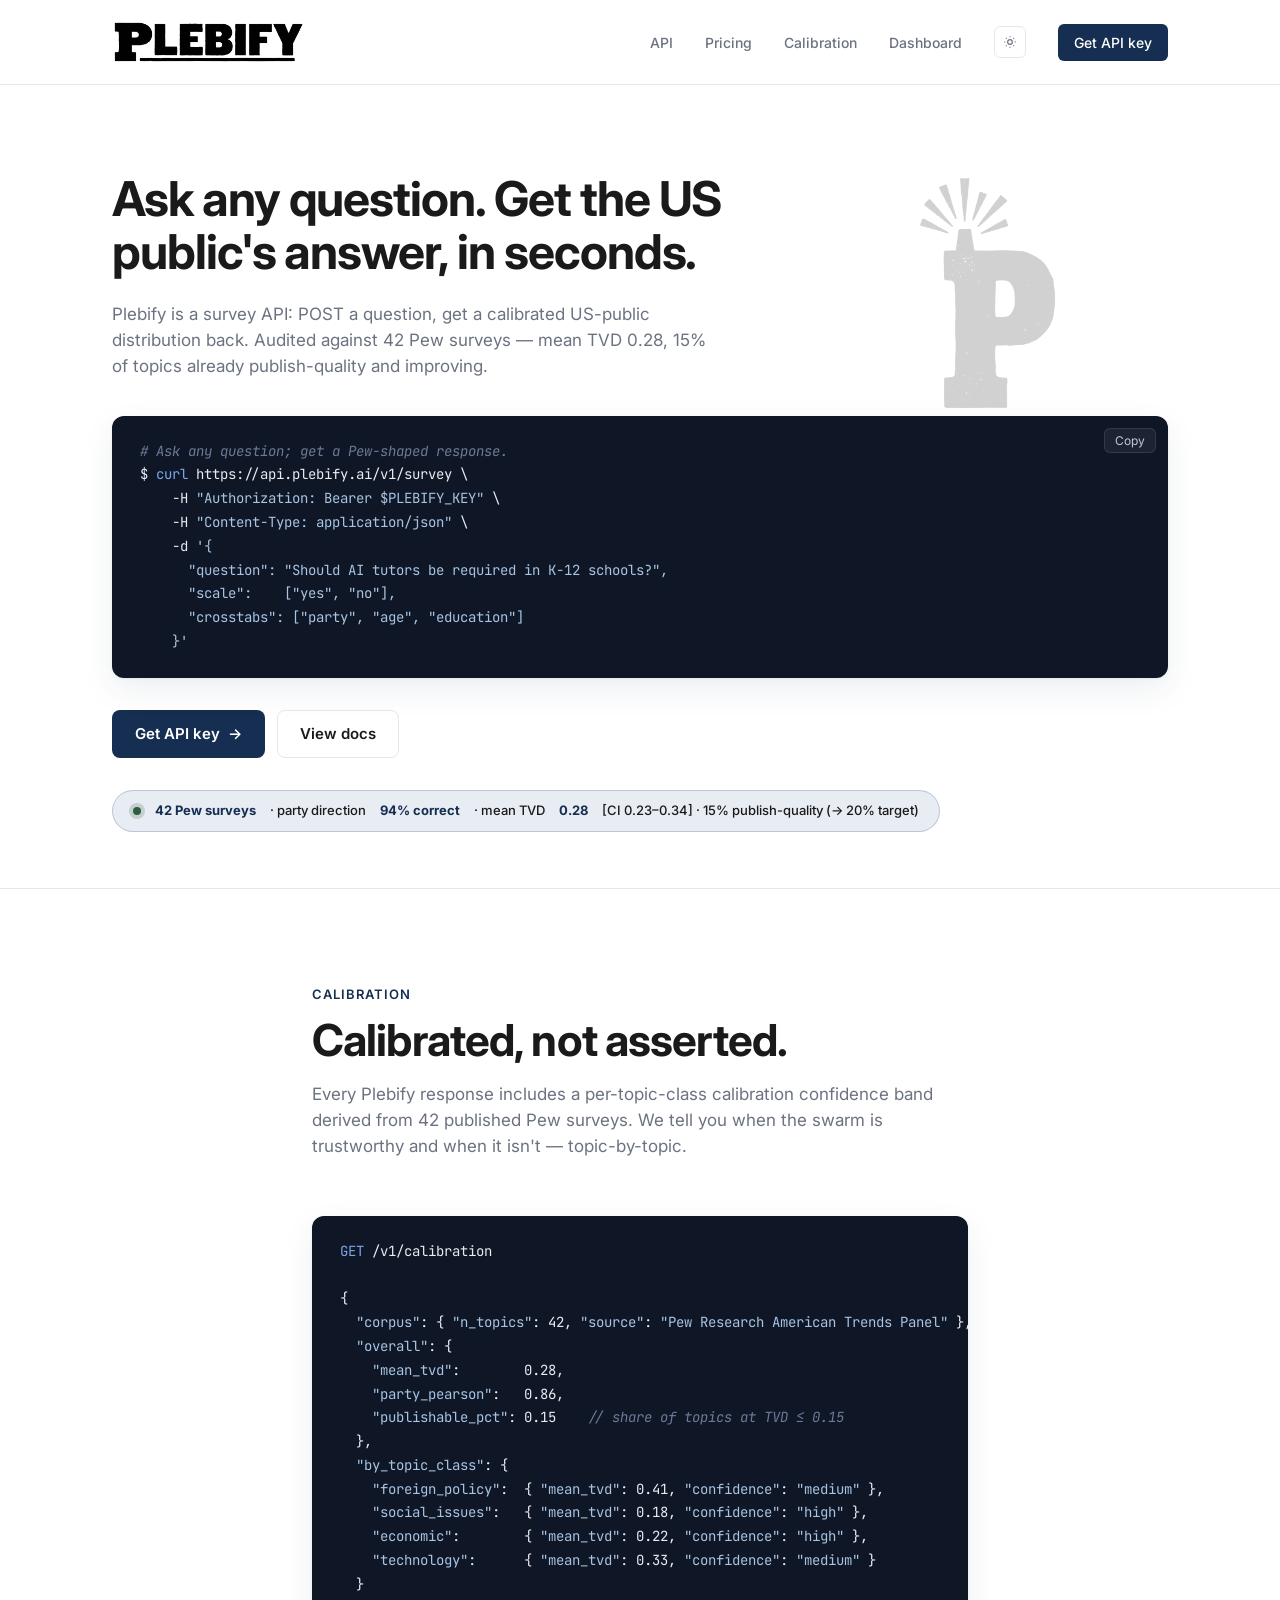
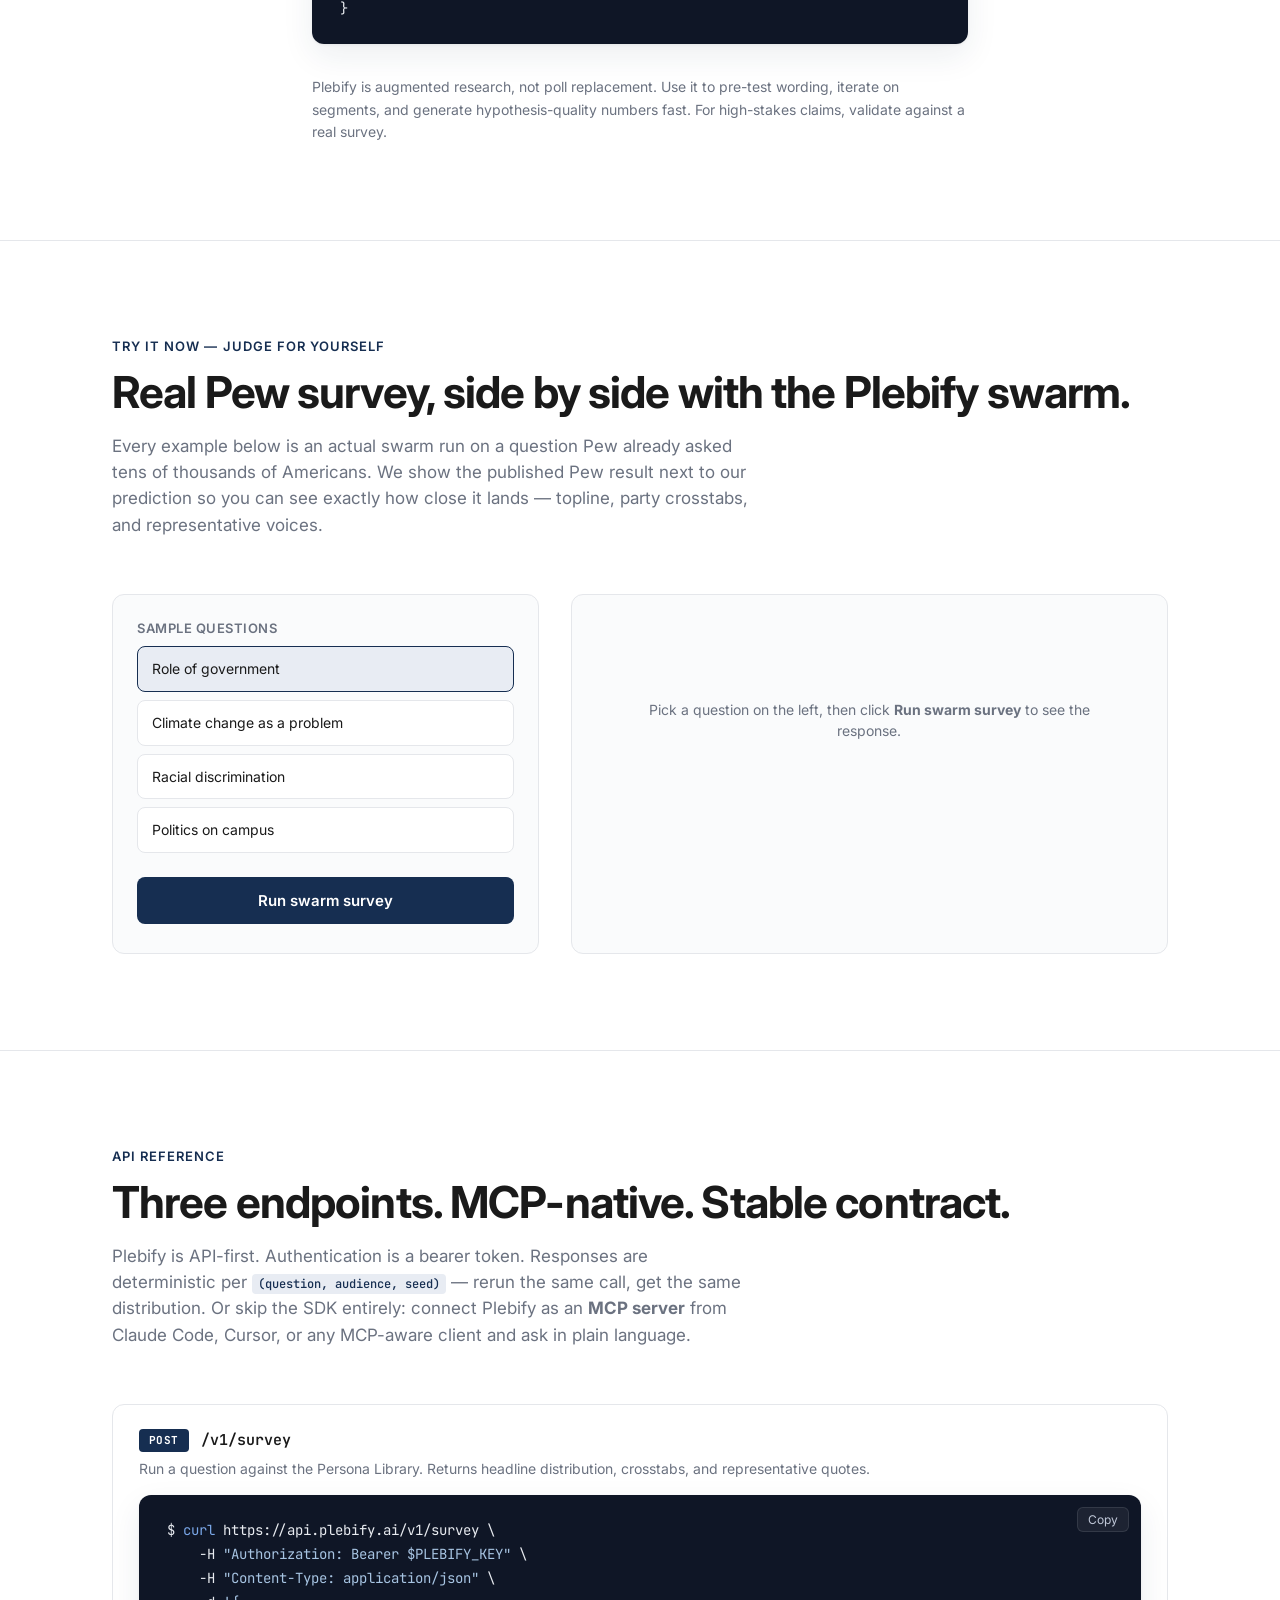
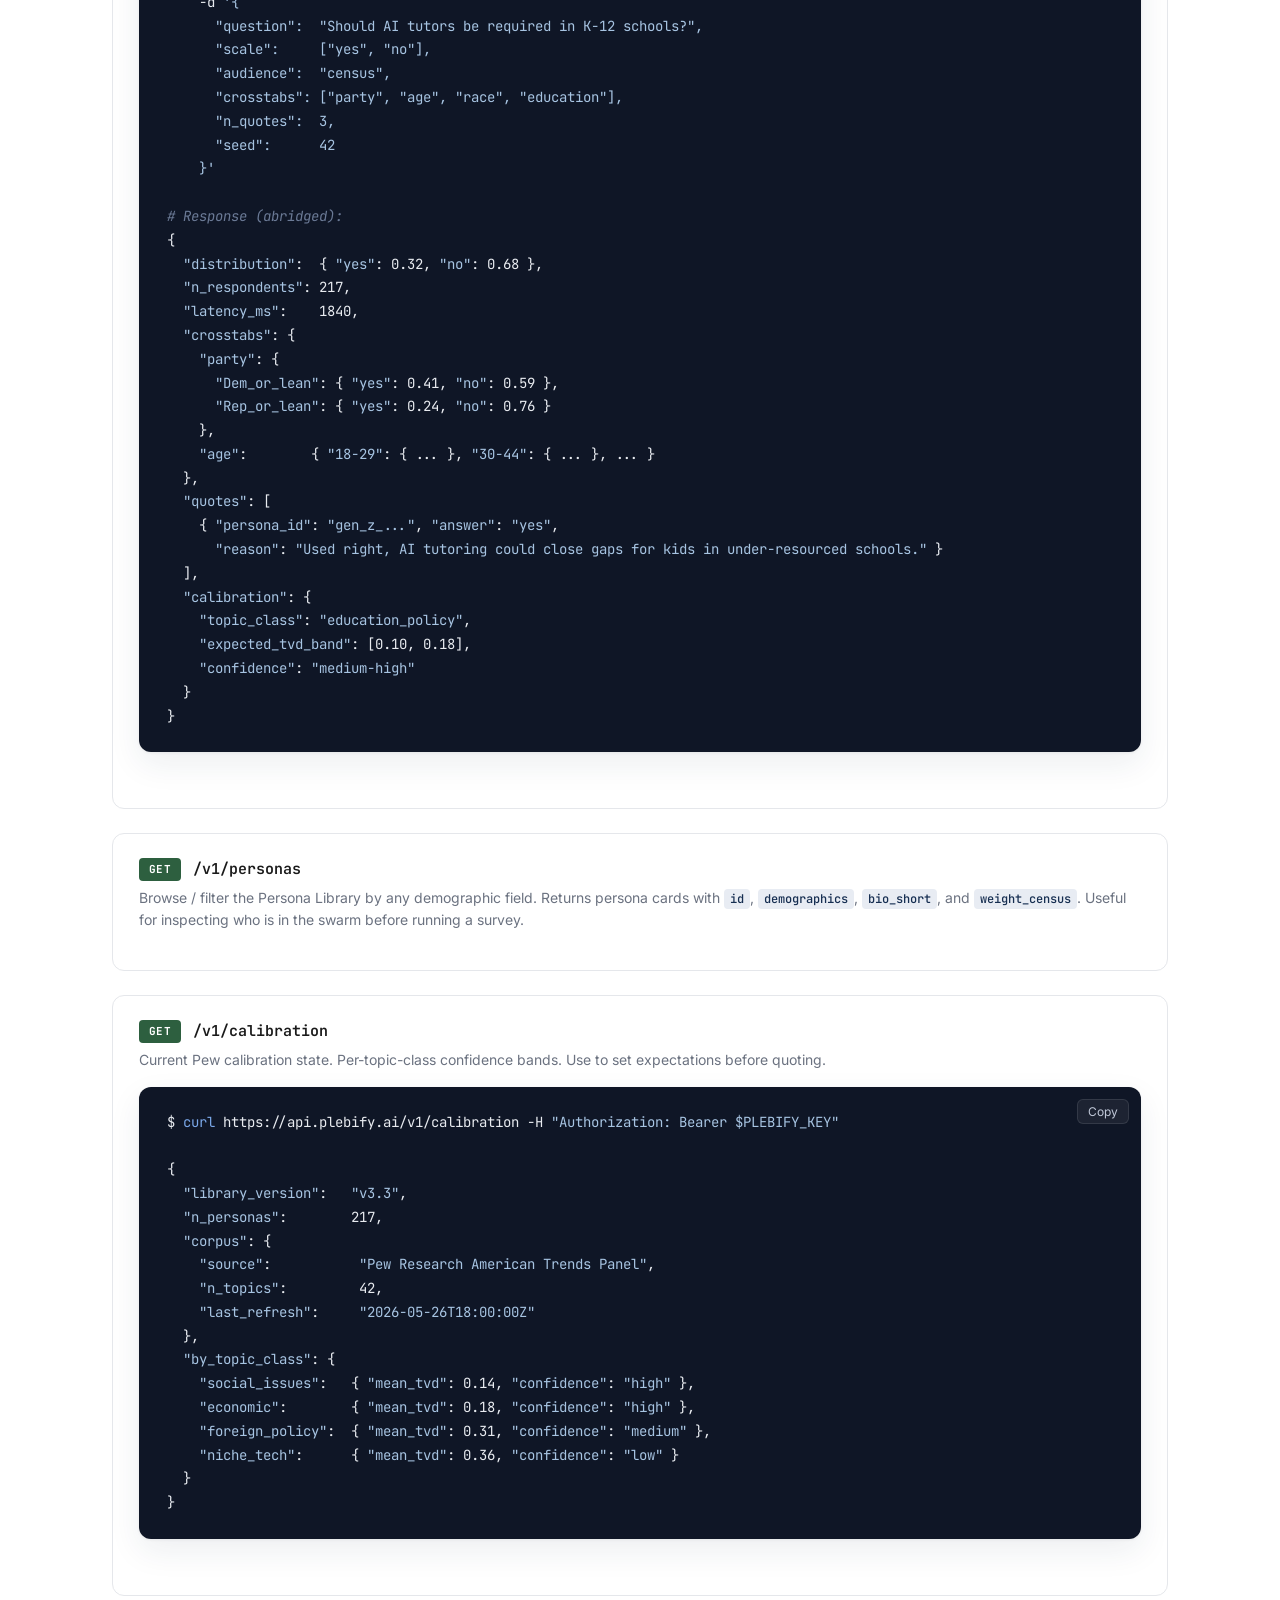
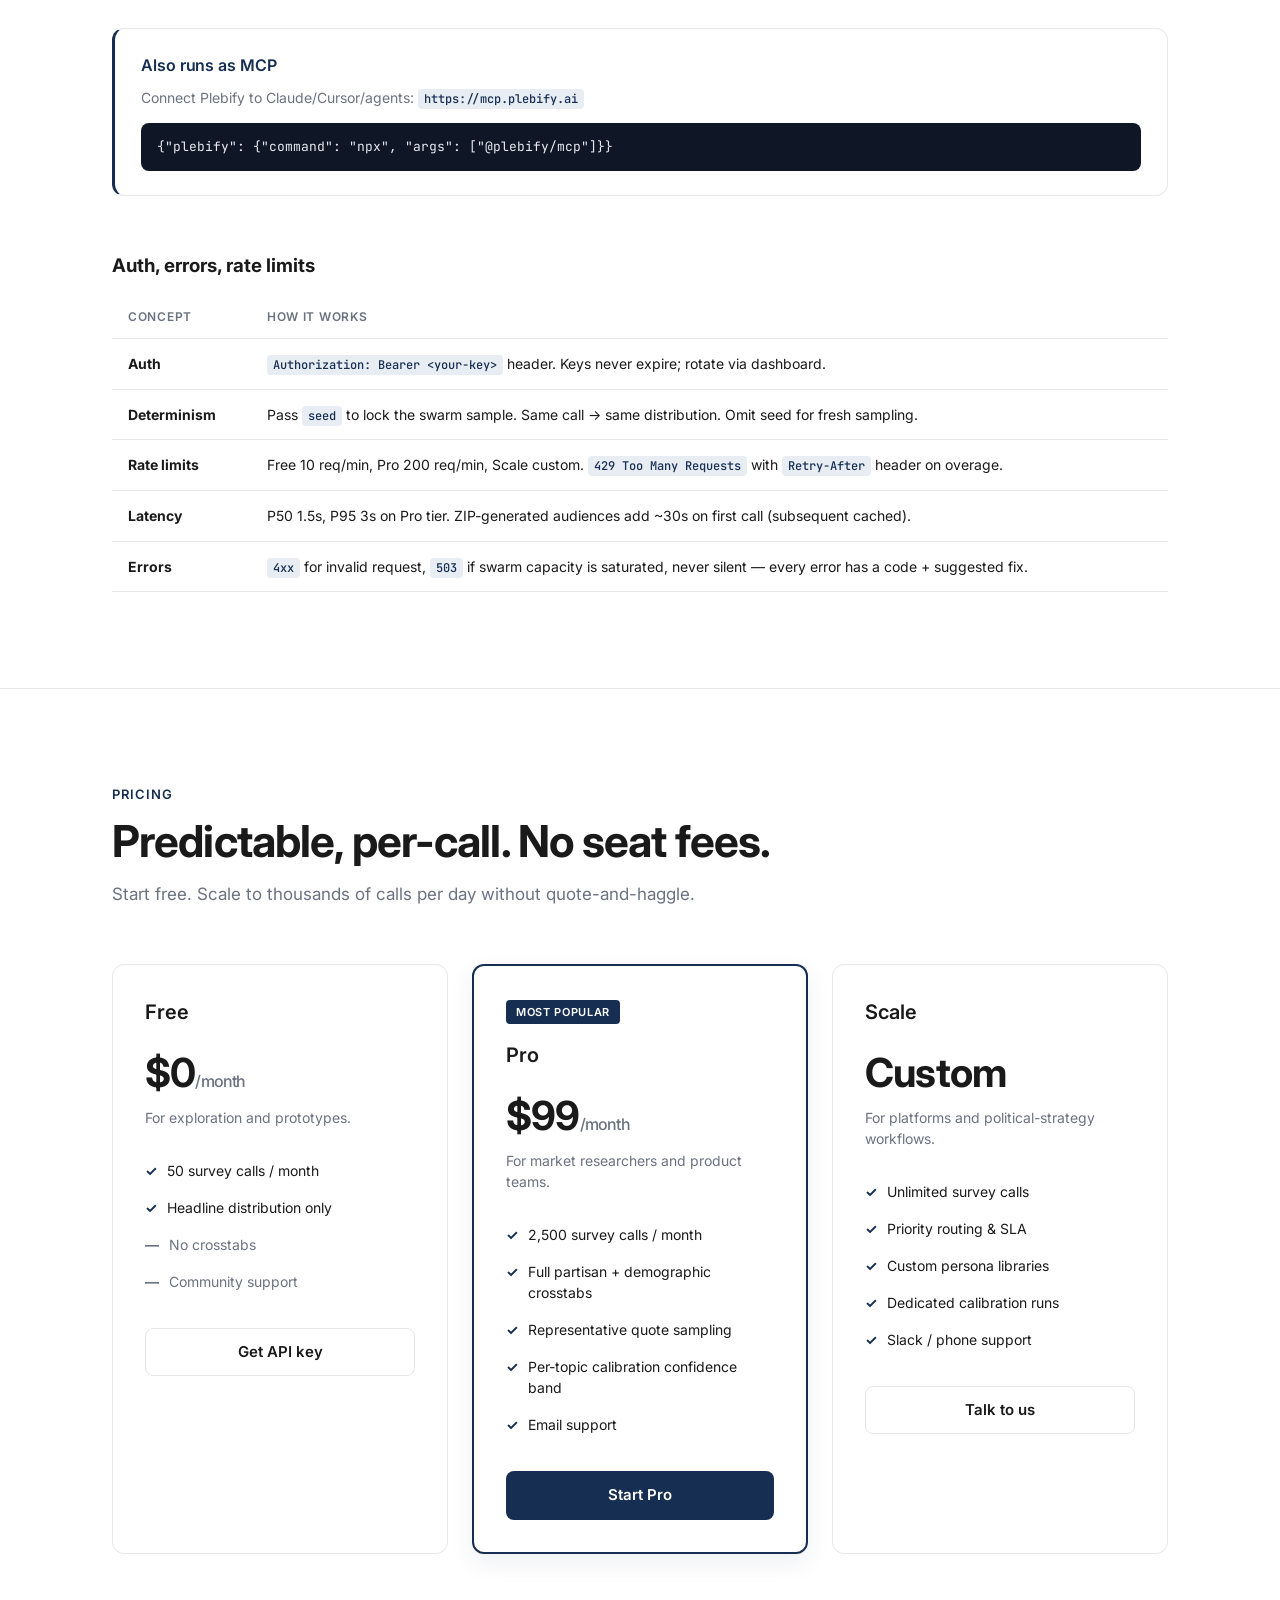
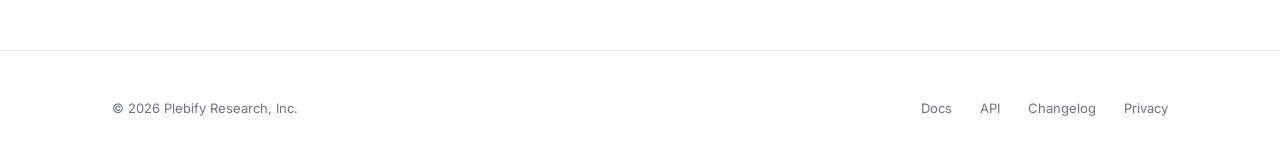
==== index.html @ e6cdd790 "Plebify demo — real Pew vs swarm comparison" ====
<!doctype html>
<html lang="en">
<head>
<meta charset="utf-8">
<meta name="viewport" content="width=device-width,initial-scale=1">
<title>Plebify — Survey-grade signals for any audience, in seconds.</title>
<meta name="description" content="The Plebify API runs your question against a synthetic US-public swarm calibrated against published Pew surveys. Get full distributions + crosstabs in under 2 seconds.">
<link rel="icon" type="image/png" sizes="32x32" href="assets/plebify_p_icon_32.png">
<link rel="icon" type="image/png" sizes="16x16" href="assets/plebify_p_icon_16.png">
<link rel="icon" type="image/png" sizes="128x128" href="assets/plebify_p_icon_128.png">
<link rel="apple-touch-icon" sizes="180x180" href="assets/apple-touch-icon.png">
<link rel="shortcut icon" href="assets/favicon.ico">
<link rel="shortcut icon" href="assets/favicon.ico">
<link rel="preconnect" href="https://fonts.googleapis.com">
<link rel="preconnect" href="https://fonts.gstatic.com" crossorigin>
<link href="https://fonts.googleapis.com/css2?family=Inter:wght@400;500;600;700&family=JetBrains+Mono:wght@400;500&display=swap" rel="stylesheet">
<style>
  :root {
    --bg: #ffffff;
    --surface: #fafbfc;
    --text: #1a1a1a;
    --muted: #6b7280;
    --border: #e5e7eb;
    --accent: #162e51;
    --accent-hover: #1e3d6f;
    --accent-soft: #e8ecf3;
    --code-bg: #0f1626;
    --code-text: #e8ebf0;
    --code-accent: #7aa7e8;
    --success: #2d5f3f;
  }
  [data-theme="dark"] {
    --bg: #0a0e1a;
    --surface: #131826;
    --text: #e8ebf0;
    --muted: #8b95a8;
    --border: #1f2937;
    --accent: #4d7bc7;
    --accent-hover: #6595dc;
    --accent-soft: #1a2540;
    --code-bg: #050810;
    --code-text: #e8ebf0;
  }
  * { box-sizing: border-box; margin: 0; padding: 0; }
  html { scroll-behavior: smooth; }
  body {
    font-family: 'Inter', -apple-system, BlinkMacSystemFont, sans-serif;
    background: var(--bg);
    color: var(--text);
    line-height: 1.5;
    -webkit-font-smoothing: antialiased;
    transition: background 0.2s ease, color 0.2s ease;
  }
  code, pre { font-family: 'JetBrains Mono', 'Fira Code', Menlo, monospace; }

  /* nav */
  nav {
    position: sticky; top: 0; z-index: 100;
    background: rgba(255,255,255,0.85); backdrop-filter: blur(12px);
    border-bottom: 1px solid var(--border);
    padding: 20px 0;
  }
  [data-theme="dark"] nav { background: rgba(10,14,26,0.85); }
  .nav-inner {
    max-width: 1120px; margin: 0 auto; padding: 0 32px;
    display: flex; align-items: center; justify-content: space-between;
  }
  .logo {
    display: inline-flex; align-items: center;
    text-decoration: none; color: var(--text);
  }
  .logo img { height: 44px; width: auto; display: block; }
  .logo .logo-light { display: block; }
  .logo .logo-dark { display: none; }
  [data-theme="dark"] .logo .logo-light { display: none; }
  [data-theme="dark"] .logo .logo-dark { display: block; }
  .nav-links { display: flex; gap: 32px; align-items: center; }
  .nav-links a {
    color: var(--muted); text-decoration: none; font-size: 14px; font-weight: 500;
    transition: color 0.15s ease;
  }
  .nav-links a:hover { color: var(--text); }
  .theme-toggle {
    background: none; border: 1px solid var(--border); border-radius: 6px;
    width: 32px; height: 32px; cursor: pointer; color: var(--muted);
    display: inline-flex; align-items: center; justify-content: center;
  }
  .theme-toggle:hover { color: var(--text); border-color: var(--muted); }
  .nav-cta {
    background: var(--accent); color: white !important; padding: 8px 16px;
    border-radius: 6px; font-weight: 600;
  }
  .nav-cta:hover { background: var(--accent-hover); }

  /* containers */
  .container { max-width: 1120px; margin: 0 auto; padding: 0 32px; }

  /* Plebify P-mark — brand accent used in hero + other marks. */
  .p-mark { display: inline-block; vertical-align: middle; }
  [data-theme="dark"] .p-mark { filter: invert(1); }

  /* hero */
  .hero { padding: 88px 0 56px; position: relative; overflow: hidden; }
  .hero .container { position: relative; z-index: 1; }
  .hero-p-mark {
    /* P top aligned to h1 top (i.e., the top of the container, which sits
       inside the hero's 88px top padding). Horizontally centered in the
       right negative space (~140px in from the container's right edge). */
    position: absolute;
    top: 0;
    right: 140px;
    height: 240px;
    opacity: 0.18;
    pointer-events: none;
    z-index: 0;
  }
  @media (max-width: 1000px) {
    /* narrower viewport → less right negative space → hide */
    .hero-p-mark { display: none; }
  }
  /* (mobile hide handled by the 1000px breakpoint above) */
  .hero h1 {
    font-size: clamp(30px, 4.2vw, 48px); font-weight: 700; line-height: 1.1;
    letter-spacing: -0.022em; max-width: 720px; margin-bottom: 22px;
  }
  .hero h1 .accent { color: var(--accent); }
  .hero .sub {
    font-size: 17px; color: var(--muted); max-width: 600px;
    margin-bottom: 36px; line-height: 1.55;
  }
  .hero .ctas { display: flex; gap: 12px; margin-bottom: 32px; }
  .btn {
    display: inline-flex; align-items: center; gap: 8px; padding: 12px 22px;
    border-radius: 8px; font-weight: 600; font-size: 15px; cursor: pointer;
    border: 1px solid transparent; text-decoration: none; transition: all 0.15s ease;
    font-family: inherit;
  }
  .btn-primary { background: var(--accent); color: white; }
  .btn-primary:hover { background: var(--accent-hover); transform: translateY(-1px); }
  .btn-ghost {
    background: transparent; color: var(--text); border-color: var(--border);
  }
  .btn-ghost:hover { border-color: var(--accent); color: var(--accent); }
  .arrow { transition: transform 0.15s ease; }
  .btn:hover .arrow { transform: translateX(3px); }

  /* code block */
  .code-block {
    background: var(--code-bg); color: var(--code-text);
    border-radius: 12px; padding: 24px 28px;
    font-size: 14px; line-height: 1.7; overflow-x: auto;
    margin-bottom: 32px; position: relative;
    box-shadow: 0 1px 3px rgba(0,0,0,0.06), 0 12px 32px rgba(22,46,81,0.08);
  }
  .code-block .kw { color: var(--code-accent); }
  .code-block .str { color: #a7c4e2; }
  .code-block .com { color: #6b7a96; font-style: italic; }
  .code-block .copy {
    position: absolute; top: 12px; right: 12px;
    background: rgba(255,255,255,0.06); color: #c0c8d8;
    border: 1px solid rgba(255,255,255,0.1); border-radius: 6px;
    padding: 4px 10px; font-size: 12px; cursor: pointer; font-family: inherit;
  }
  .code-block .copy:hover { background: rgba(255,255,255,0.12); }

  /* calibration badge */
  .badge {
    display: inline-flex; align-items: center; gap: 14px;
    background: var(--accent-soft);
    border: 1px solid color-mix(in srgb, var(--accent) 20%, transparent);
    border-radius: 999px; padding: 10px 20px;
    font-size: 13px; color: var(--text); font-weight: 500;
  }
  [data-theme="dark"] .badge { color: var(--text); }
  .badge strong { color: var(--accent); font-weight: 700; }
  .badge a { color: var(--accent); text-decoration: none; margin-left: 4px; }
  .badge a:hover { text-decoration: underline; }
  .badge-dot {
    width: 8px; height: 8px; border-radius: 50%; background: var(--success);
    box-shadow: 0 0 0 4px color-mix(in srgb, var(--success) 20%, transparent);
  }

  /* section header */
  .section { padding: 96px 0; border-top: 1px solid var(--border); }
  .section h2 {
    font-size: clamp(32px, 4vw, 44px); font-weight: 700;
    letter-spacing: -0.02em; line-height: 1.1; margin-bottom: 16px;
  }
  .section .eyebrow {
    color: var(--accent); font-size: 13px; font-weight: 600;
    text-transform: uppercase; letter-spacing: 0.08em; margin-bottom: 12px;
  }
  .section .lead {
    font-size: 17px; color: var(--muted); max-width: 640px;
    margin-bottom: 56px; line-height: 1.55;
  }

  /* pricing */
  .pricing-grid {
    display: grid; grid-template-columns: repeat(3, 1fr); gap: 24px;
  }
  @media (max-width: 768px) {
    .pricing-grid { grid-template-columns: 1fr; }
  }
  .price-card {
    border: 1px solid var(--border); border-radius: 12px; padding: 32px;
    background: var(--bg); transition: all 0.2s ease;
  }
  .price-card:hover { border-color: var(--accent); transform: translateY(-2px); }
  .price-card.featured {
    border-color: var(--accent); border-width: 2px;
    box-shadow: 0 8px 24px rgba(22,46,81,0.08);
  }
  .price-tag {
    display: inline-block; background: var(--accent); color: white;
    font-size: 11px; font-weight: 600; text-transform: uppercase;
    letter-spacing: 0.06em; padding: 4px 10px; border-radius: 4px;
    margin-bottom: 16px;
  }
  .price-card h3 {
    font-size: 20px; font-weight: 600; margin-bottom: 4px;
  }
  .price-card .price {
    font-size: 40px; font-weight: 700; letter-spacing: -0.02em;
    margin: 16px 0 4px; color: var(--text);
  }
  .price-card .price small {
    font-size: 16px; font-weight: 500; color: var(--muted);
  }
  .price-card .price-sub {
    color: var(--muted); font-size: 14px; margin-bottom: 24px;
  }
  .price-features { list-style: none; margin-bottom: 28px; }
  .price-features li {
    padding: 8px 0; font-size: 14px; color: var(--text);
    display: flex; align-items: flex-start; gap: 10px;
  }
  .price-features li::before {
    content: "✓"; color: var(--accent); font-weight: 700; flex-shrink: 0;
  }
  .price-features li.muted { color: var(--muted); }
  .price-features li.muted::before { color: var(--muted); content: "—"; }
  .price-card .btn { width: 100%; justify-content: center; }

  .inline-code {
    font-family: 'JetBrains Mono', monospace; font-size: 12px;
    background: var(--code-bg); color: var(--code-text);
    padding: 10px 12px; border-radius: 6px; line-height: 1.55;
    white-space: pre; overflow-x: auto;
  }

  /* API reference */
  .api-endpoint {
    border: 1px solid var(--border); border-radius: 12px;
    padding: 24px 26px; margin-bottom: 24px; background: var(--bg);
  }
  .api-line {
    display: flex; align-items: center; gap: 12px; margin-bottom: 6px;
    font-family: 'JetBrains Mono', monospace;
  }
  .api-method {
    display: inline-block; padding: 3px 10px; border-radius: 4px;
    font-size: 11px; font-weight: 700; letter-spacing: 0.04em;
    color: white;
  }
  .api-method.post { background: var(--accent); }
  .api-method.get { background: var(--success); }
  .api-path { font-size: 15px; font-weight: 600; color: var(--text); }
  .api-desc {
    font-size: 14px; color: var(--muted); margin-bottom: 16px; line-height: 1.55;
  }
  .api-table {
    width: 100%; border-collapse: collapse; margin-top: 16px;
    font-size: 14px;
  }
  .api-table th {
    text-align: left; padding: 12px 16px; color: var(--muted);
    font-weight: 600; font-size: 12px; text-transform: uppercase;
    letter-spacing: 0.06em; border-bottom: 1px solid var(--border);
  }
  .api-table td {
    padding: 14px 16px; border-bottom: 1px solid var(--border);
    line-height: 1.55; color: var(--text);
  }
  .api-table td code, p code {
    background: var(--accent-soft); padding: 2px 6px; border-radius: 4px;
    font-family: 'JetBrains Mono', monospace; font-size: 12px;
    color: var(--accent); font-weight: 500;
  }
  .mcp-callout {
    background: var(--bg); border: 1px solid var(--border);
    border-left: 3px solid var(--accent); border-radius: 12px;
    padding: 24px 26px; margin: 32px 0 0;
  }
  .mcp-callout h3 {
    font-size: 16px; font-weight: 600; color: var(--accent);
    letter-spacing: -0.005em; margin-bottom: 10px;
  }
  .mcp-callout p {
    color: var(--muted); font-size: 14px; line-height: 1.55;
    margin-bottom: 14px;
  }
  .mcp-callout p code {
    background: var(--accent-soft); padding: 2px 6px; border-radius: 4px;
    font-family: 'JetBrains Mono', monospace; font-size: 12px;
    color: var(--accent); font-weight: 500;
  }
  .mcp-callout pre {
    background: var(--code-bg); color: var(--code-text);
    padding: 14px 16px; border-radius: 8px;
    font-family: 'JetBrains Mono', monospace; font-size: 13px;
    line-height: 1.55; overflow-x: auto; margin: 0;
  }
  .mcp-callout pre code {
    background: transparent; color: var(--code-text);
    padding: 0; font-weight: 400;
  }

  /* try-it demo */
  .demo-grid {
    display: grid; grid-template-columns: 5fr 7fr; gap: 32px;
  }
  @media (max-width: 900px) {
    .demo-grid { grid-template-columns: 1fr; }
  }
  .demo-input {
    background: var(--surface); border: 1px solid var(--border); border-radius: 12px;
    padding: 24px;
  }
  .demo-input label {
    display: block; font-size: 13px; font-weight: 600; color: var(--muted);
    text-transform: uppercase; letter-spacing: 0.04em; margin-bottom: 8px;
  }
  .demo-input .presets {
    display: flex; flex-direction: column; gap: 8px; margin-bottom: 24px;
  }
  .preset-btn {
    text-align: left; padding: 12px 14px; background: var(--bg);
    border: 1px solid var(--border); border-radius: 8px; cursor: pointer;
    font-family: inherit; font-size: 14px; color: var(--text);
    transition: all 0.15s ease; line-height: 1.4;
  }
  .preset-btn:hover { border-color: var(--accent); background: var(--accent-soft); }
  .preset-btn.active { border-color: var(--accent); background: var(--accent-soft); }
  .run-btn {
    width: 100%; padding: 14px; background: var(--accent); color: white;
    border: none; border-radius: 8px; font-weight: 600; font-size: 15px;
    cursor: pointer; font-family: inherit;
    display: flex; align-items: center; justify-content: center; gap: 8px;
  }
  .run-btn:hover { background: var(--accent-hover); }
  .run-btn:disabled { opacity: 0.6; cursor: wait; }
  .spinner {
    display: inline-block; width: 14px; height: 14px;
    border: 2px solid rgba(255,255,255,0.3); border-top-color: white;
    border-radius: 50%; animation: spin 0.7s linear infinite;
  }
  @keyframes spin { to { transform: rotate(360deg); } }

  .demo-output {
    background: var(--surface); border: 1px solid var(--border); border-radius: 12px;
    padding: 24px; min-height: 360px;
  }
  .empty-state {
    color: var(--muted); font-size: 14px; padding: 80px 24px;
    text-align: center;
  }
  .result-header {
    font-size: 18px; font-weight: 600; margin-bottom: 8px; line-height: 1.35;
  }
  .result-meta {
    font-size: 12px; color: var(--muted); margin-bottom: 24px;
    display: flex; gap: 16px; flex-wrap: wrap;
  }
  .result-meta span strong { color: var(--text); font-weight: 600; }
  .result-section { margin-bottom: 24px; }
  .result-section h4 {
    font-size: 12px; font-weight: 600; text-transform: uppercase;
    letter-spacing: 0.06em; color: var(--muted); margin-bottom: 12px;
  }
  .dist-row {
    display: grid; grid-template-columns: 160px 1fr 50px; gap: 12px;
    align-items: center; padding: 6px 0; font-size: 13px;
  }
  .dist-label { color: var(--text); font-weight: 500; }
  .dist-bar {
    height: 8px; background: var(--border); border-radius: 4px; overflow: hidden;
  }
  .dist-fill {
    height: 100%; background: var(--accent); border-radius: 4px;
    transition: width 0.4s ease;
  }
  .dist-pct {
    font-family: 'JetBrains Mono', monospace; font-size: 13px;
    color: var(--text); text-align: right; font-weight: 500;
  }
  .xtab-grid {
    display: grid; grid-template-columns: 1fr 1fr; gap: 12px;
  }
  .xtab-card {
    background: var(--bg); border: 1px solid var(--border);
    border-radius: 8px; padding: 14px 16px;
  }
  .xtab-card .label {
    font-size: 12px; color: var(--muted); margin-bottom: 6px;
    text-transform: uppercase; letter-spacing: 0.04em;
  }
  .xtab-card .value {
    font-size: 22px; font-weight: 700; letter-spacing: -0.01em;
    font-family: 'JetBrains Mono', monospace; color: var(--text);
  }
  .xtab-card .pew {
    font-size: 11px; color: var(--muted); margin-top: 4px;
  }
  .demo-note {
    background: var(--accent-soft); border-radius: 8px; padding: 12px 14px;
    font-size: 12px; color: var(--text); margin-top: 16px; line-height: 1.5;
  }

  /* footer */
  footer {
    padding: 48px 0; border-top: 1px solid var(--border);
    color: var(--muted); font-size: 13px;
  }
  footer .container { display: flex; justify-content: space-between; align-items: center; flex-wrap: wrap; gap: 16px; }
  footer a { color: var(--muted); text-decoration: none; margin-left: 24px; }
  footer a:hover { color: var(--text); }
</style>
</head>
<body>

<nav>
  <div class="nav-inner">
    <a href="/" class="logo" aria-label="Plebify">
      <img class="logo-light" src="assets/plebify_wordmark_v2.png" alt="Plebify">
      <img class="logo-dark" src="assets/plebify_wordmark_v2_dark.png" alt="Plebify">
    </a>
    <div class="nav-links">
      <a href="#api">API</a>
      <a href="#pricing">Pricing</a>
      <a href="#calibration">Calibration</a>
      <a href="dashboard.html">Dashboard</a>
      <button class="theme-toggle" onclick="toggleTheme()" aria-label="Toggle theme">
        <svg width="14" height="14" viewBox="0 0 24 24" fill="none" stroke="currentColor" stroke-width="2"><circle cx="12" cy="12" r="4"/><path d="M12 2v2M12 20v2M4.93 4.93l1.41 1.41M17.66 17.66l1.41 1.41M2 12h2M20 12h2M4.93 19.07l1.41-1.41M17.66 6.34l1.41-1.41"/></svg>
      </button>
      <a href="#signup" class="nav-cta">Get API key</a>
    </div>
  </div>
</nav>

<header class="hero">
  <div class="container">
    <img class="p-mark hero-p-mark" src="assets/plebify_p_icon.png" alt="">
    <h1>Ask any question. Get the US public's answer, in seconds.</h1>
    <p class="sub">
      Plebify is a survey API: POST a question, get a calibrated US-public distribution back.
      Audited against 42 Pew surveys &mdash; mean TVD 0.28, 15% of topics already publish-quality and improving.
    </p>

    <div class="code-block">
      <button class="copy" onclick="copyCode(this)">Copy</button>
<pre><span class="com"># Ask any question; get a Pew-shaped response.</span>
$ <span class="kw">curl</span> https://api.plebify.ai/v1/survey \
    -H <span class="str">"Authorization: Bearer $PLEBIFY_KEY"</span> \
    -H <span class="str">"Content-Type: application/json"</span> \
    -d <span class="str">'{
      "question": "Should AI tutors be required in K-12 schools?",
      "scale":    ["yes", "no"],
      "crosstabs": ["party", "age", "education"]
    }'</span></pre>
    </div>

    <div class="ctas">
      <a href="#signup" class="btn btn-primary">Get API key <span class="arrow">→</span></a>
      <a href="#docs" class="btn btn-ghost">View docs</a>
    </div>

    <div class="badge">
      <span class="badge-dot" aria-hidden="true"></span>
      <strong>42 Pew surveys</strong> · party direction <strong>94% correct</strong> · mean TVD <strong>0.28</strong> [CI 0.23&ndash;0.34] · 15% publish-quality (&rarr; 20% target)
    </div>
  </div>
</header>

<section class="section" id="calibration">
  <div class="container" style="max-width: 720px;">
    <div class="eyebrow">Calibration</div>
    <h2>Calibrated, not asserted.</h2>
    <p class="lead">
      Every Plebify response includes a per-topic-class calibration confidence band derived from 42 published Pew surveys.
      We tell you when the swarm is trustworthy and when it isn't &mdash; topic-by-topic.
    </p>
    <div class="code-block">
<pre><span class="kw">GET</span> /v1/calibration

{
  <span class="str">"corpus"</span>: { <span class="str">"n_topics"</span>: 42, <span class="str">"source"</span>: <span class="str">"Pew Research American Trends Panel"</span> },
  <span class="str">"overall"</span>: {
    <span class="str">"mean_tvd"</span>:        0.28,
    <span class="str">"party_pearson"</span>:   0.86,
    <span class="str">"publishable_pct"</span>: 0.15    <span class="com">// share of topics at TVD &le; 0.15</span>
  },
  <span class="str">"by_topic_class"</span>: {
    <span class="str">"foreign_policy"</span>:  { <span class="str">"mean_tvd"</span>: 0.41, <span class="str">"confidence"</span>: <span class="str">"medium"</span> },
    <span class="str">"social_issues"</span>:   { <span class="str">"mean_tvd"</span>: 0.18, <span class="str">"confidence"</span>: <span class="str">"high"</span> },
    <span class="str">"economic"</span>:        { <span class="str">"mean_tvd"</span>: 0.22, <span class="str">"confidence"</span>: <span class="str">"high"</span> },
    <span class="str">"technology"</span>:      { <span class="str">"mean_tvd"</span>: 0.33, <span class="str">"confidence"</span>: <span class="str">"medium"</span> }
  }
}</pre>
    </div>
    <p style="color: var(--muted); font-size: 14px; line-height: 1.6; margin-top: 16px;">
      Plebify is augmented research, not poll replacement. Use it to pre-test wording, iterate on segments, and generate hypothesis-quality numbers fast. For high-stakes claims, validate against a real survey.
    </p>
  </div>
</section>

<section class="section" id="demo">
  <div class="container">
    <div class="eyebrow">Try it now — judge for yourself</div>
    <h2>Real Pew survey, side by side with the Plebify swarm.</h2>
    <p class="lead">
      Every example below is an actual swarm run on a question Pew already asked tens of thousands of Americans.
      We show the published Pew result next to our prediction so you can see exactly how close it lands &mdash;
      topline, party crosstabs, and representative voices.
    </p>

    <div class="demo-grid">
      <div class="demo-input">
        <label>Sample questions</label>
        <div class="presets" id="presets"></div>
        <button class="run-btn" id="run-btn" onclick="runSurvey()">
          <span id="run-label">Run swarm survey</span>
        </button>
      </div>
      <div class="demo-output" id="output">
        <div class="empty-state">Pick a question on the left, then click <strong>Run swarm survey</strong> to see the response.</div>
      </div>
    </div>
  </div>
</section>

<section class="section" id="api">
  <div class="container">
    <div class="eyebrow">API Reference</div>
    <h2>Three endpoints. MCP-native. Stable contract.</h2>
    <p class="lead">
      Plebify is API-first. Authentication is a bearer token. Responses are deterministic per
      <code>(question, audience, seed)</code> &mdash; rerun the same call, get the same distribution.
      Or skip the SDK entirely: connect Plebify as an <strong>MCP server</strong> from Claude Code, Cursor,
      or any MCP-aware client and ask in plain language.
    </p>

    <div class="api-endpoint">
      <div class="api-line"><span class="api-method post">POST</span> <span class="api-path">/v1/survey</span></div>
      <p class="api-desc">Run a question against the Persona Library. Returns headline distribution, crosstabs, and representative quotes.</p>
      <div class="code-block">
        <button class="copy" onclick="copyCode(this)">Copy</button>
<pre>$ <span class="kw">curl</span> https://api.plebify.ai/v1/survey \
    -H <span class="str">"Authorization: Bearer $PLEBIFY_KEY"</span> \
    -H <span class="str">"Content-Type: application/json"</span> \
    -d <span class="str">'{
      "question":  "Should AI tutors be required in K-12 schools?",
      "scale":     ["yes", "no"],
      "audience":  "census",
      "crosstabs": ["party", "age", "race", "education"],
      "n_quotes":  3,
      "seed":      42
    }'</span>

<span class="com"># Response (abridged):</span>
{
  <span class="str">"distribution"</span>:  { <span class="str">"yes"</span>: 0.32, <span class="str">"no"</span>: 0.68 },
  <span class="str">"n_respondents"</span>: 217,
  <span class="str">"latency_ms"</span>:    1840,
  <span class="str">"crosstabs"</span>: {
    <span class="str">"party"</span>: {
      <span class="str">"Dem_or_lean"</span>: { <span class="str">"yes"</span>: 0.41, <span class="str">"no"</span>: 0.59 },
      <span class="str">"Rep_or_lean"</span>: { <span class="str">"yes"</span>: 0.24, <span class="str">"no"</span>: 0.76 }
    },
    <span class="str">"age"</span>:        { <span class="str">"18-29"</span>: { ... }, <span class="str">"30-44"</span>: { ... }, ... }
  },
  <span class="str">"quotes"</span>: [
    { <span class="str">"persona_id"</span>: <span class="str">"gen_z_..."</span>, <span class="str">"answer"</span>: <span class="str">"yes"</span>,
      <span class="str">"reason"</span>: <span class="str">"Used right, AI tutoring could close gaps for kids in under-resourced schools."</span> }
  ],
  <span class="str">"calibration"</span>: {
    <span class="str">"topic_class"</span>: <span class="str">"education_policy"</span>,
    <span class="str">"expected_tvd_band"</span>: [0.10, 0.18],
    <span class="str">"confidence"</span>: <span class="str">"medium-high"</span>
  }
}</pre>
      </div>
    </div>

    <div class="api-endpoint">
      <div class="api-line"><span class="api-method get">GET</span> <span class="api-path">/v1/personas</span></div>
      <p class="api-desc">Browse / filter the Persona Library by any demographic field. Returns persona cards with <code>id</code>, <code>demographics</code>, <code>bio_short</code>, and <code>weight_census</code>. Useful for inspecting who is in the swarm before running a survey.</p>
    </div>

    <div class="api-endpoint">
      <div class="api-line"><span class="api-method get">GET</span> <span class="api-path">/v1/calibration</span></div>
      <p class="api-desc">Current Pew calibration state. Per-topic-class confidence bands. Use to set expectations before quoting.</p>
      <div class="code-block">
        <button class="copy" onclick="copyCode(this)">Copy</button>
<pre>$ <span class="kw">curl</span> https://api.plebify.ai/v1/calibration -H <span class="str">"Authorization: Bearer $PLEBIFY_KEY"</span>

{
  <span class="str">"library_version"</span>:   <span class="str">"v3.3"</span>,
  <span class="str">"n_personas"</span>:        217,
  <span class="str">"corpus"</span>: {
    <span class="str">"source"</span>:           <span class="str">"Pew Research American Trends Panel"</span>,
    <span class="str">"n_topics"</span>:         42,
    <span class="str">"last_refresh"</span>:     <span class="str">"2026-05-26T18:00:00Z"</span>
  },
  <span class="str">"by_topic_class"</span>: {
    <span class="str">"social_issues"</span>:   { <span class="str">"mean_tvd"</span>: 0.14, <span class="str">"confidence"</span>: <span class="str">"high"</span> },
    <span class="str">"economic"</span>:        { <span class="str">"mean_tvd"</span>: 0.18, <span class="str">"confidence"</span>: <span class="str">"high"</span> },
    <span class="str">"foreign_policy"</span>:  { <span class="str">"mean_tvd"</span>: 0.31, <span class="str">"confidence"</span>: <span class="str">"medium"</span> },
    <span class="str">"niche_tech"</span>:      { <span class="str">"mean_tvd"</span>: 0.36, <span class="str">"confidence"</span>: <span class="str">"low"</span> }
  }
}</pre>
      </div>
    </div>

    <div class="mcp-callout" id="mcp">
      <h3>Also runs as MCP</h3>
      <p>Connect Plebify to Claude/Cursor/agents: <code>https://mcp.plebify.ai</code></p>
      <pre><code>{"plebify": {"command": "npx", "args": ["@plebify/mcp"]}}</code></pre>
    </div>

    <h3 style="margin-top: 56px;">Auth, errors, rate limits</h3>
    <table class="api-table">
      <thead><tr><th>Concept</th><th>How it works</th></tr></thead>
      <tbody>
        <tr><td><strong>Auth</strong></td><td><code>Authorization: Bearer &lt;your-key&gt;</code> header. Keys never expire; rotate via dashboard.</td></tr>
        <tr><td><strong>Determinism</strong></td><td>Pass <code>seed</code> to lock the swarm sample. Same call &rarr; same distribution. Omit seed for fresh sampling.</td></tr>
        <tr><td><strong>Rate limits</strong></td><td>Free 10 req/min, Pro 200 req/min, Scale custom. <code>429 Too Many Requests</code> with <code>Retry-After</code> header on overage.</td></tr>
        <tr><td><strong>Latency</strong></td><td>P50 1.5s, P95 3s on Pro tier. ZIP-generated audiences add ~30s on first call (subsequent cached).</td></tr>
        <tr><td><strong>Errors</strong></td><td><code>4xx</code> for invalid request, <code>503</code> if swarm capacity is saturated, never silent &mdash; every error has a code + suggested fix.</td></tr>
      </tbody>
    </table>
  </div>
</section>

<section class="section" id="pricing">
  <div class="container">
    <div class="eyebrow">Pricing</div>
    <h2>Predictable, per-call. No seat fees.</h2>
    <p class="lead">
      Start free. Scale to thousands of calls per day without quote-and-haggle.
    </p>

    <div class="pricing-grid">
      <div class="price-card">
        <h3>Free</h3>
        <div class="price">$0<small>/month</small></div>
        <div class="price-sub">For exploration and prototypes.</div>
        <ul class="price-features">
          <li>50 survey calls / month</li>
          <li>Headline distribution only</li>
          <li class="muted">No crosstabs</li>
          <li class="muted">Community support</li>
        </ul>
        <a href="#signup" class="btn btn-ghost">Get API key</a>
      </div>
      <div class="price-card featured">
        <span class="price-tag">Most popular</span>
        <h3>Pro</h3>
        <div class="price">$99<small>/month</small></div>
        <div class="price-sub">For market researchers and product teams.</div>
        <ul class="price-features">
          <li>2,500 survey calls / month</li>
          <li>Full partisan + demographic crosstabs</li>
          <li>Representative quote sampling</li>
          <li>Per-topic calibration confidence band</li>
          <li>Email support</li>
        </ul>
        <a href="#signup" class="btn btn-primary">Start Pro</a>
      </div>
      <div class="price-card">
        <h3>Scale</h3>
        <div class="price">Custom</div>
        <div class="price-sub">For platforms and political-strategy workflows.</div>
        <ul class="price-features">
          <li>Unlimited survey calls</li>
          <li>Priority routing &amp; SLA</li>
          <li>Custom persona libraries</li>
          <li>Dedicated calibration runs</li>
          <li>Slack / phone support</li>
        </ul>
        <a href="#contact" class="btn btn-ghost">Talk to us</a>
      </div>
    </div>
  </div>
</section>

<footer>
  <div class="container">
    <div>© 2026 Plebify Research, Inc.</div>
    <div>
      <a href="#docs">Docs</a>
      <a href="#api">API</a>
      <a href="#changelog">Changelog</a>
      <a href="#privacy">Privacy</a>
    </div>
  </div>
</footer>

<script>
  // Theme
  function setTheme(t) {
    document.documentElement.dataset.theme = t;
    localStorage.setItem('polity-theme', t);
  }
  function toggleTheme() {
    setTheme(document.documentElement.dataset.theme === 'dark' ? 'light' : 'dark');
  }
  (function init() {
    const saved = localStorage.getItem('polity-theme');
    if (saved) setTheme(saved);
    else if (window.matchMedia('(prefers-color-scheme: dark)').matches) setTheme('dark');
  })();

  function copyCode(btn) {
    const text = btn.parentElement.querySelector('pre').innerText;
    navigator.clipboard.writeText(text);
    const orig = btn.innerText; btn.innerText = 'Copied'; setTimeout(() => btn.innerText = orig, 1200);
  }

  // ===== Demo data (modeled on our actual N=39 calibration results) =====
  const PRESETS = [
    {
      "id": "W32_Feb18__govt_role_which_statement_comes_closer_to_your_own_views_even_if_neither_is_exac",
      "title": "Role of government",
      "blurb": "Should government do more to solve problems, or is it doing too much?",
      "question": "Which statement comes closer to your own views?",
      "options": [
        "Govt should do more",
        "Govt does too much"
      ],
      "n_atp": 6137,
      "wave": "W32_Feb18",
      "tvd": 0.0185,
      "pew": {
        "Govt should do more": 0.51,
        "Govt does too much": 0.489
      },
      "swarm": {
        "Govt should do more": 0.492,
        "Govt does too much": 0.508
      },
      "xparty": {
        "Dem": {
          "pew": {
            "Govt should do more": 0.799,
            "Govt does too much": 0.201
          },
          "swarm": {
            "Govt should do more": 0.731,
            "Govt does too much": 0.269
          }
        },
        "Rep": {
          "pew": {
            "Govt should do more": 0.185,
            "Govt does too much": 0.815
          },
          "swarm": {
            "Govt should do more": 0.338,
            "Govt does too much": 0.662
          }
        },
        "Ind": {
          "pew": {
            "Govt should do more": 0.633,
            "Govt does too much": 0.367
          },
          "swarm": {
            "Govt should do more": 0.37,
            "Govt does too much": 0.63
          }
        }
      },
      "quotes": [
        {
          "who": "24, F, white, progressive Democrat (climate-first) — Portland, OR",
          "pick": "Govt should do more",
          "text": "I think the government needs to take a much more active role in addressing the climate crisis and implementing a Green New Deal, because the free market has clearly failed to prioritize the planet's well-being over profits."
        },
        {
          "who": "37, M, white, conservative Republican, 2A absolutist — rural Idaho",
          "pick": "Govt does too much",
          "text": "I think the government's already overstepping its bounds, especially when it comes to my guns and my family's freedoms, so I believe they should just get out of the way and let us take care of ourselves."
        },
        {
          "who": "23, F, white, anti-electoral leftist / anarchist — Oakland, CA",
          "pick": "Govt does too much",
          "text": "I think the government is inherently oppressive and corrupt, so the less it's involved in our lives, the better, and we should be focusing on building our own autonomous communities and systems instead."
        }
      ]
    },
    {
      "id": "W54_Sep19-1__natprobs_k_how_much_of_a_problem_do_you_think_each_of_the_following_are_in_the_c",
      "title": "Climate change as a problem",
      "blurb": "How big a problem is climate change for the country today?",
      "question": "How much of a problem do you think climate change is in the country today?",
      "options": [
        "Very big problem",
        "Moderately big",
        "Small problem",
        "Not a problem"
      ],
      "n_atp": 6534,
      "wave": "W54_Sep19-1",
      "tvd": 0.0587,
      "pew": {
        "Very big problem": 0.511,
        "Moderately big": 0.218,
        "Small problem": 0.165,
        "Not a problem": 0.106
      },
      "swarm": {
        "Very big problem": 0.49,
        "Moderately big": 0.272,
        "Small problem": 0.127,
        "Not a problem": 0.111
      },
      "xparty": {
        "Dem": {
          "pew": {
            "Very big problem": 0.774,
            "Moderately big": 0.179,
            "Small problem": 0.04,
            "Not a problem": 0.008
          },
          "swarm": {
            "Very big problem": 0.74,
            "Moderately big": 0.194,
            "Small problem": 0.046,
            "Not a problem": 0.02
          }
        },
        "Rep": {
          "pew": {
            "Very big problem": 0.16,
            "Moderately big": 0.268,
            "Small problem": 0.332,
            "Not a problem": 0.241
          },
          "swarm": {
            "Very big problem": 0.309,
            "Moderately big": 0.321,
            "Small problem": 0.182,
            "Not a problem": 0.188
          }
        }
      },
      "quotes": [
        {
          "who": "24, F, white, progressive Democrat (climate-first) — Portland, OR",
          "pick": "Very big problem",
          "text": "I think climate change is a very big problem because it's literally threatening the survival of our planet and everything we care about, from the air we breathe to the ecosystems that sustain us."
        },
        {
          "who": "36, F, Black, moderate Democrat, socially conservative — rural Georgia",
          "pick": "Moderately big",
          "text": "I think climate change is a moderately big problem because I see the effects of more frequent natural disasters and extreme weather in our community, but I also believe it's not the only issue we're facing and we need to balance our response with the economic realities of our rural area."
        },
        {
          "who": "23, F, white, anti-electoral leftist / anarchist — Oakland, CA",
          "pick": "Very big problem",
          "text": "I think climate change is a very big problem because it's a symptom of the destructive capitalist system that prioritizes profit over people and the planet, and it's only getting worse due to the state's inaction and complicity."
        }
      ]
    },
    {
      "id": "W43_Jan19__racesurv6_when_it_comes_to_racial_discrimination_which_do_you_think_is_the_bigge",
      "title": "Racial discrimination",
      "blurb": "Which is the bigger problem: seeing discrimination where it doesn't exist, or not seeing it where it does?",
      "question": "When it comes to racial discrimination, which do you think is the bigger problem for the country today?",
      "options": [
        "Seeing it where it doesn't exist",
        "Not seeing it where it does"
      ],
      "n_atp": 6565,
      "wave": "W43_Jan19",
      "tvd": 0.0709,
      "pew": {
        "Seeing it where it doesn't exist": 0.354,
        "Not seeing it where it does": 0.646
      },
      "swarm": {
        "Seeing it where it doesn't exist": 0.283,
        "Not seeing it where it does": 0.717
      },
      "xparty": {
        "Dem": {
          "pew": {
            "Seeing it where it doesn't exist": 0.161,
            "Not seeing it where it does": 0.839
          },
          "swarm": {
            "Seeing it where it doesn't exist": 0.136,
            "Not seeing it where it does": 0.864
          }
        },
        "Rep": {
          "pew": {
            "Seeing it where it doesn't exist": 0.709,
            "Not seeing it where it does": 0.291
          },
          "swarm": {
            "Seeing it where it doesn't exist": 0.41,
            "Not seeing it where it does": 0.59
          }
        },
        "Ind": {
          "pew": {
            "Seeing it where it doesn't exist": 0.365,
            "Not seeing it where it does": 0.635
          },
          "swarm": {
            "Seeing it where it doesn't exist": 0.269,
            "Not seeing it where it does": 0.731
          }
        }
      },
      "quotes": [
        {
          "who": "24, M, white, progressive Democrat (DSA) — Minneapolis, MN",
          "pick": "Not seeing it where it does",
          "text": "I think people not seeing racial discrimination where it really does exist is the bigger problem because systemic racism is so ingrained in our institutions and culture that it's often invisible to those who aren't directly affected by it."
        },
        {
          "who": "47, F, Black, Democrat, socially conservative (pro-life, traditional on family) — Silver Spring, MD",
          "pick": "Not seeing it where it does",
          "text": "I believe people not seeing racial discrimination where it really does exist is the bigger problem because I have seen with my own eyes how some of my patients and their families can be blind to the struggles that people like me, an immigrant and a black woman, face every day."
        },
        {
          "who": "23, F, white, anti-electoral leftist / anarchist — Oakland, CA",
          "pick": "Not seeing it where it does",
          "text": "I think people not seeing racial discrimination where it really does exist is the bigger problem because it allows systemic injustices to persist and maintains the status quo of oppression that we see in policing, housing, education, and every other institution."
        }
      ]
    },
    {
      "id": "W36_Jun-18-1__highedwrngb_please_indicate_whether_this_is_a_reason_why_you_think_the_higher_ed",
      "title": "Politics on campus",
      "blurb": "Is professors bringing their political views into the classroom a reason higher ed is headed the wrong way?",
      "question": "Is “professors bringing their political and social views into the classroom” a reason the U.S. higher education system is headed in the wrong direction?",
      "options": [
        "Major reason",
        "Minor reason",
        "Not a reason"
      ],
      "n_atp": 2824,
      "wave": "W36_Jun-18-1",
      "tvd": 0.0581,
      "pew": {
        "Major reason": 0.52,
        "Minor reason": 0.221,
        "Not a reason": 0.259
      },
      "swarm": {
        "Major reason": 0.462,
        "Minor reason": 0.226,
        "Not a reason": 0.312
      },
      "xparty": {
        "Dem": {
          "pew": {
            "Major reason": 0.145,
            "Minor reason": 0.331,
            "Not a reason": 0.524
          },
          "swarm": {
            "Major reason": 0.257,
            "Minor reason": 0.255,
            "Not a reason": 0.488
          }
        },
        "Rep": {
          "pew": {
            "Major reason": 0.84,
            "Minor reason": 0.12,
            "Not a reason": 0.04
          },
          "swarm": {
            "Major reason": 0.614,
            "Minor reason": 0.202,
            "Not a reason": 0.184
          }
        }
      },
      "quotes": [
        {
          "who": "28, F, Asian, Democratic socialist, climate emergency absolutist — Berkeley, CA",
          "pick": "Not a reason",
          "text": "I believe that professors sharing their perspectives, including those related to social and political issues, can actually enhance the learning experience and foster critical thinking, as long as they encourage open discussion and diverse viewpoints."
        },
        {
          "who": "34, M, white, conservative Republican, evangelical — Greenville, SC",
          "pick": "Major reason",
          "text": "I believe professors bringing their political and social views into the classroom is a major reason the US higher education system is headed in the wrong direction because it can lead to indoctrination and suppression of conservative and Christian viewpoints, which undermines the principles of academic freedom and intellectual diversity."
        },
        {
          "who": "27, M, white, libertarian — Austin, TX",
          "pick": "Major reason",
          "text": "I think it's a major reason because I believe professors should stick to teaching their subject matter without indoctrinating students with their personal biases, which can stifle free speech and open discussion."
        }
      ]
    }
  ];

  // Render presets
  const presetsEl = document.getElementById('presets');
  let selected = PRESETS[0];
  PRESETS.forEach((p, i) => {
    const b = document.createElement('button');
    b.className = 'preset-btn' + (i === 0 ? ' active' : '');
    b.textContent = p.title;
    b.onclick = () => {
      selected = p;
      document.querySelectorAll('.preset-btn').forEach(x => x.classList.remove('active'));
      b.classList.add('active');
    };
    presetsEl.appendChild(b);
  });

  function runSurvey() {
    const btn = document.getElementById('run-btn');
    const lbl = document.getElementById('run-label');
    btn.disabled = true;
    lbl.innerHTML = '<span class="spinner"></span> Running swarm…';
    const start = Date.now();
    setTimeout(() => {
      const elapsed = ((Date.now() - start) / 1000).toFixed(1);
      renderResult(selected, elapsed);
      btn.disabled = false;
      lbl.textContent = 'Run swarm survey';
    }, 1200 + Math.random() * 600);
  }

  function fmtPct(v) { return (v * 100).toFixed(1) + '%'; }

  function topKey(o) { let bk=null, bv=-1; for (const k in o){ if(o[k]>bv){bv=o[k];bk=k;} } return bk; }

  // Paired Pew-vs-swarm bar for one option
  function pairedRow(label, pew, swarm) {
    return `
      <div class="dist-row" style="grid-template-columns: 200px 1fr; align-items:start; gap:14px;">
        <span class="dist-label" style="padding-top:2px;">${label}</span>
        <span style="display:flex; flex-direction:column; gap:5px;">
          <span style="display:flex; align-items:center; gap:8px;">
            <span style="width:42px; font-size:10px; color:var(--muted); text-transform:uppercase; letter-spacing:.03em;">Pew</span>
            <span class="dist-bar" style="flex:1;"><span class="dist-fill" style="width:${(pew*100).toFixed(1)}%; background:var(--muted);"></span></span>
            <span class="dist-pct" style="width:46px;">${fmtPct(pew)}</span>
          </span>
          <span style="display:flex; align-items:center; gap:8px;">
            <span style="width:42px; font-size:10px; color:var(--accent); font-weight:600; text-transform:uppercase; letter-spacing:.03em;">Swarm</span>
            <span class="dist-bar" style="flex:1;"><span class="dist-fill" style="width:${(swarm*100).toFixed(1)}%;"></span></span>
            <span class="dist-pct" style="width:46px;">${fmtPct(swarm)}</span>
          </span>
        </span>
      </div>`;
  }

  function renderResult(p, elapsed) {
    const out = document.getElementById('output');
    const tvdPts = (p.tvd * 100).toFixed(1);

    const distRows = p.options.map(o => pairedRow(o, p.pew[o] ?? 0, p.swarm[o] ?? 0)).join('');

    // Per-party crosstab: show each party's lean on the headline option, Pew vs swarm
    const headOpt = topKey(p.pew);
    const partyOrder = ['Dem', 'Rep'].filter(x => p.xparty[x]);
    const xtabCards = partyOrder.map(party => {
      const pw = p.xparty[party].pew[headOpt] ?? 0;
      const sw = p.xparty[party].swarm[headOpt] ?? 0;
      return `
      <div class="xtab-card">
        <div class="label">${party} — “${headOpt}”</div>
        <div class="value">${fmtPct(sw)}</div>
        <div class="pew">Pew: ${fmtPct(pw)}</div>
      </div>`;
    }).join('');

    const quotes = p.quotes.map(q => `
      <div style="padding: 12px 14px; border-left: 2px solid var(--accent); background: var(--bg); margin-bottom: 8px; border-radius: 0 6px 6px 0;">
        <div style="font-size: 11px; color: var(--muted); text-transform: uppercase; letter-spacing: 0.04em; margin-bottom: 4px;">${q.who} · picked “${q.pick}”</div>
        <div style="font-size: 14px; line-height: 1.5; color: var(--text);">${q.text}</div>
      </div>`).join('');

    out.innerHTML = `
      <div class="result-header">${p.title}</div>
      <div style="font-size:13px; color:var(--muted); margin:-4px 0 14px;">${p.question}</div>
      <div class="result-meta">
        <span><strong>${elapsed}s</strong> latency</span>
        <span>swarm n=<strong>320</strong></span>
        <span>vs Pew ATP ${p.wave}, n=<strong>${p.n_atp.toLocaleString()}</strong></span>
        <span>topline error: <strong>${tvdPts} pts</strong></span>
      </div>
      <div class="result-section">
        <h4>Topline — real Pew survey vs Plebify swarm</h4>
        ${distRows}
      </div>
      <div class="result-section">
        <h4>By party — “${headOpt}” (swarm vs Pew)</h4>
        <div class="xtab-grid">${xtabCards}</div>
      </div>
      <div class="result-section">
        <h4>Representative voices</h4>
        ${quotes}
      </div>
      <div class="demo-note">
        <strong>Real output, not a mockup.</strong> The swarm numbers are an actual Plebify run
        (Llama&nbsp;3.3&nbsp;70B over a 320-persona library); the Pew column is the published
        American Trends Panel result for the same question. Topline lands within
        a few points; the swarm ranks every demographic group correctly but slightly
        compresses the partisan extremes. Get an API key to run your own question.
      </div>`;
  }
</script>

</body>
</html>
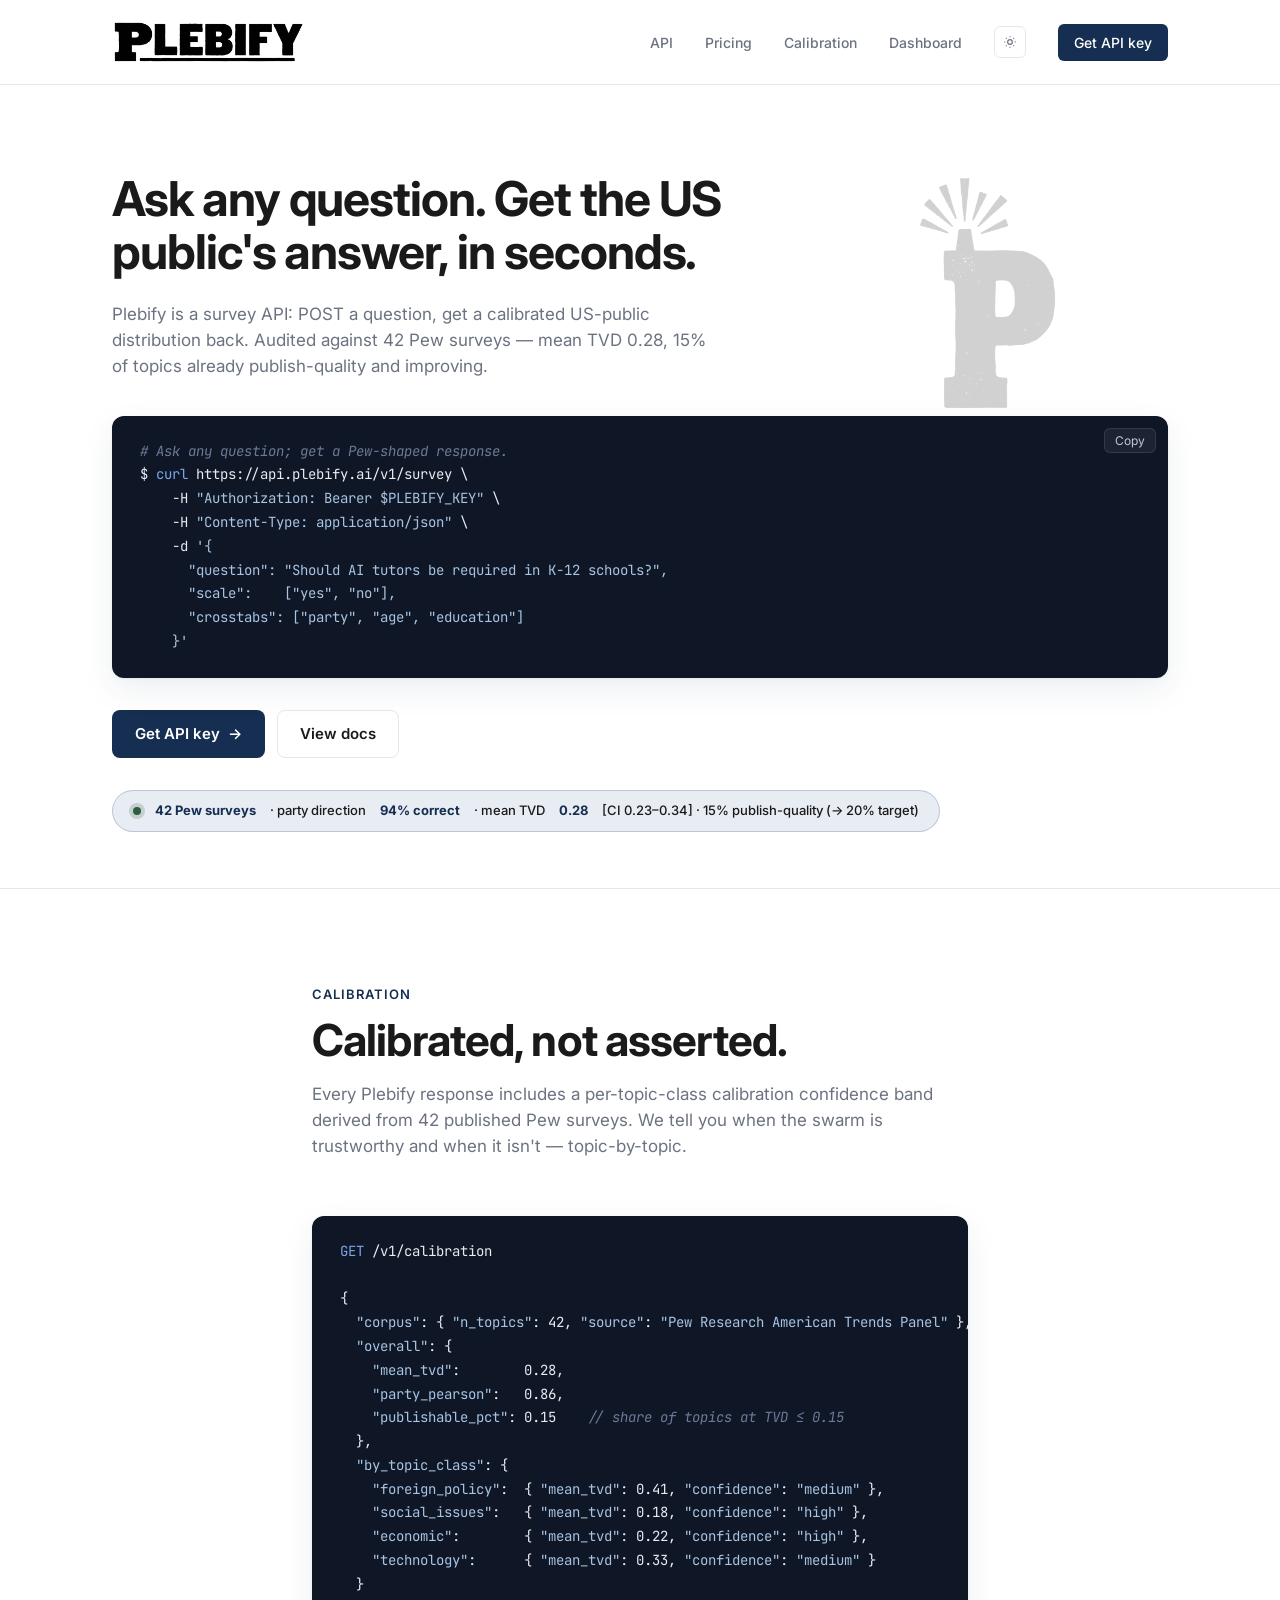
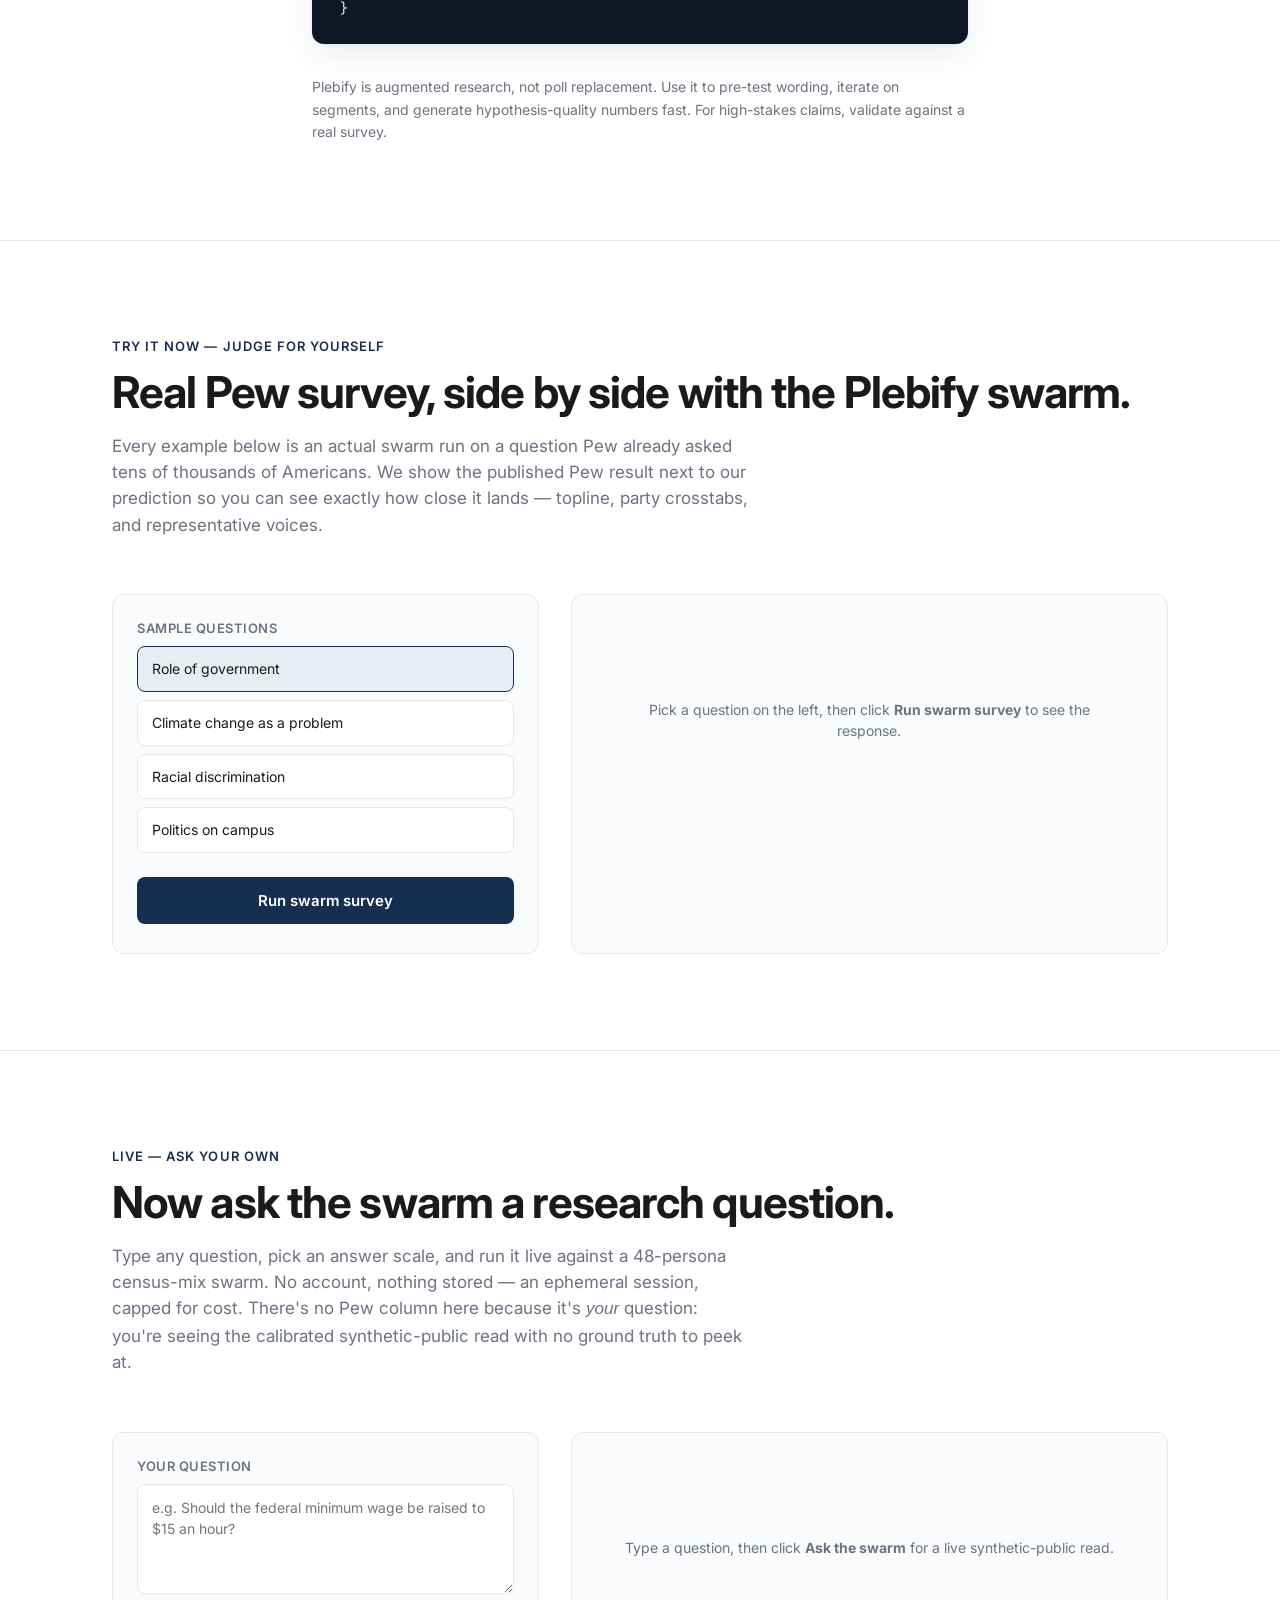
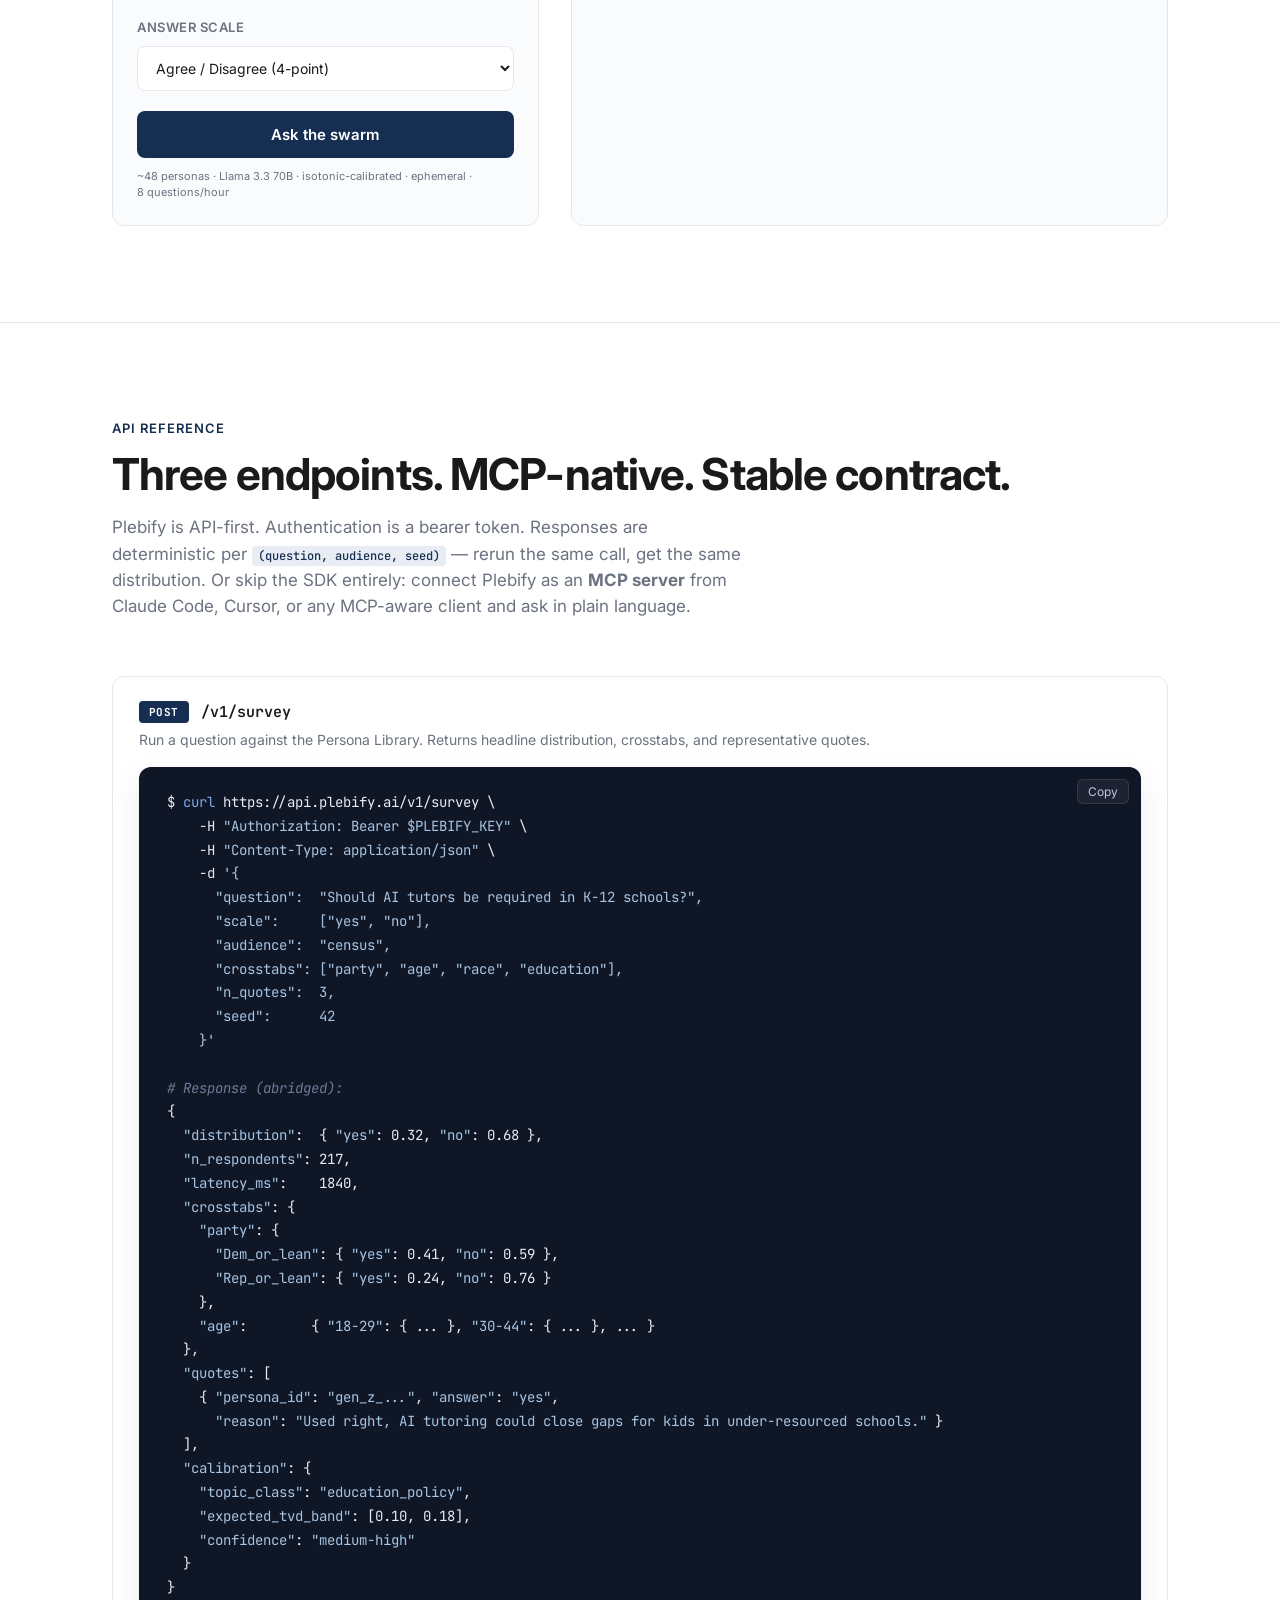
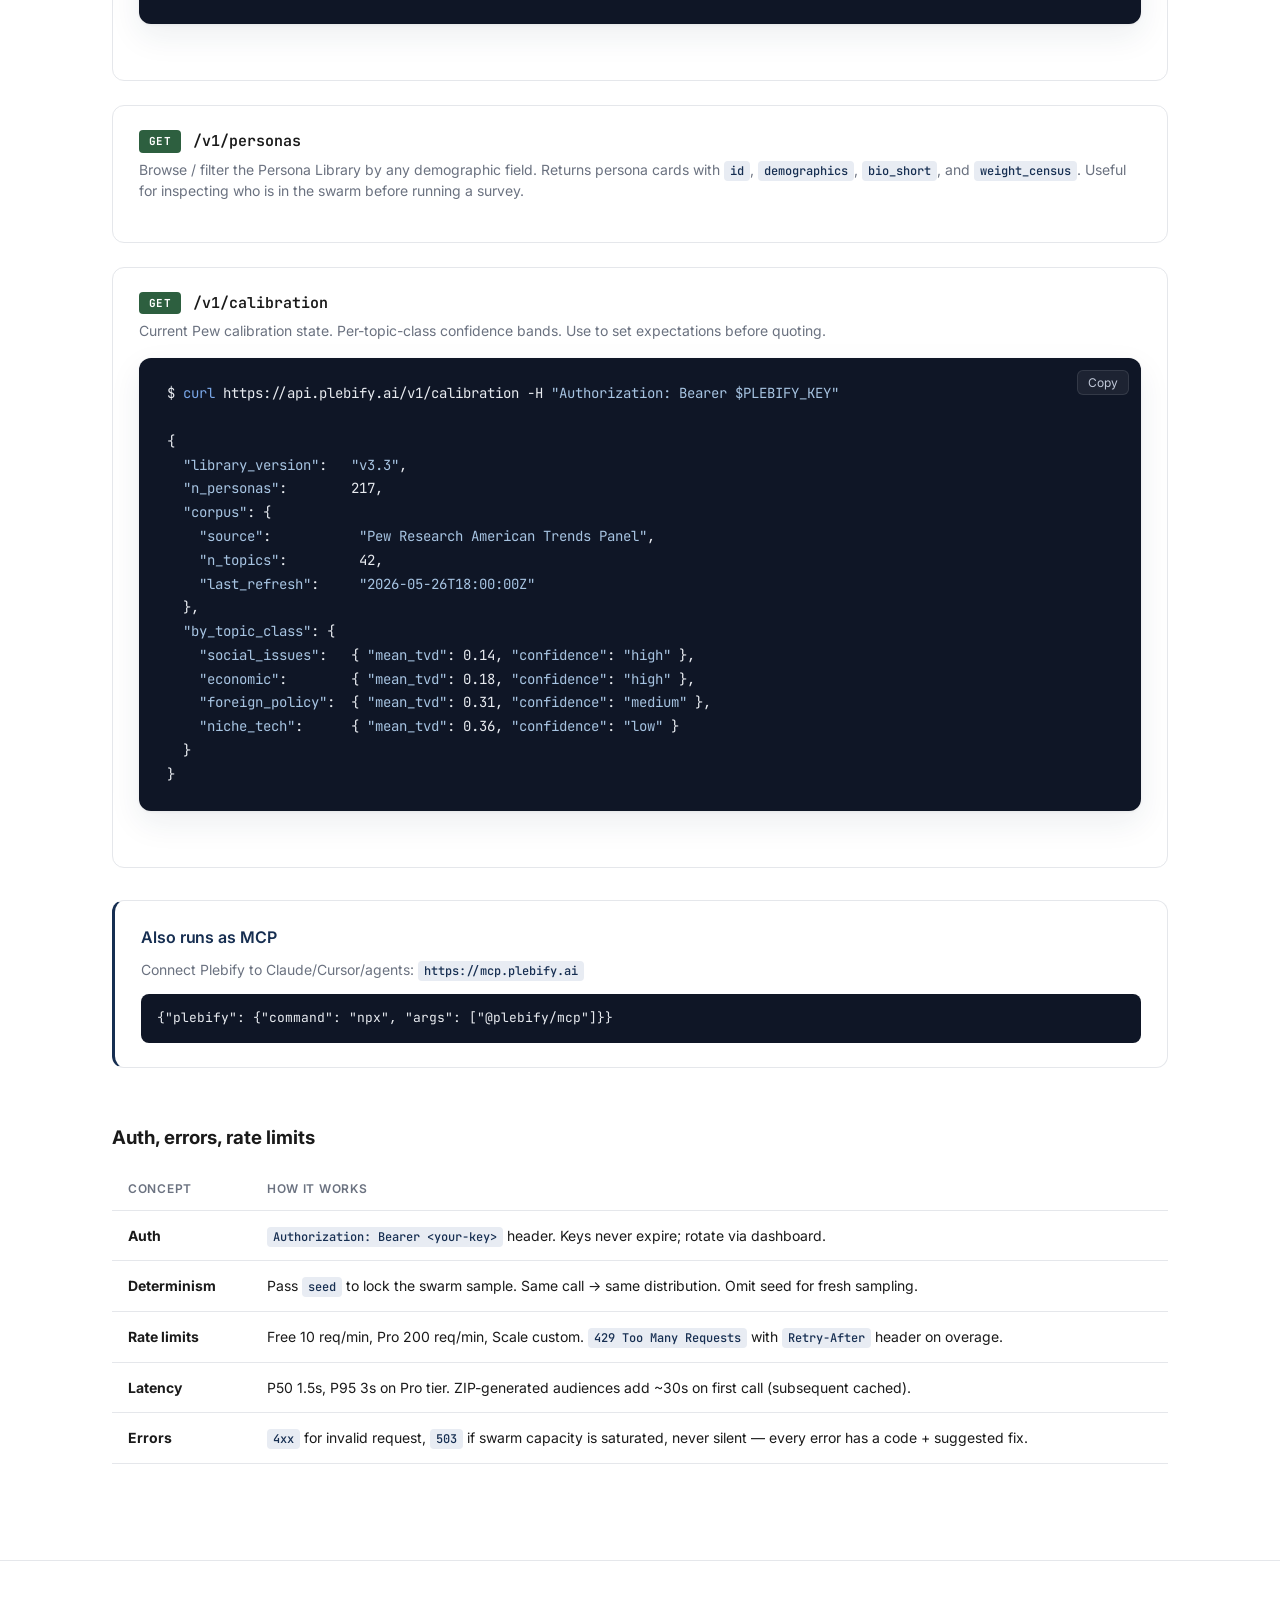
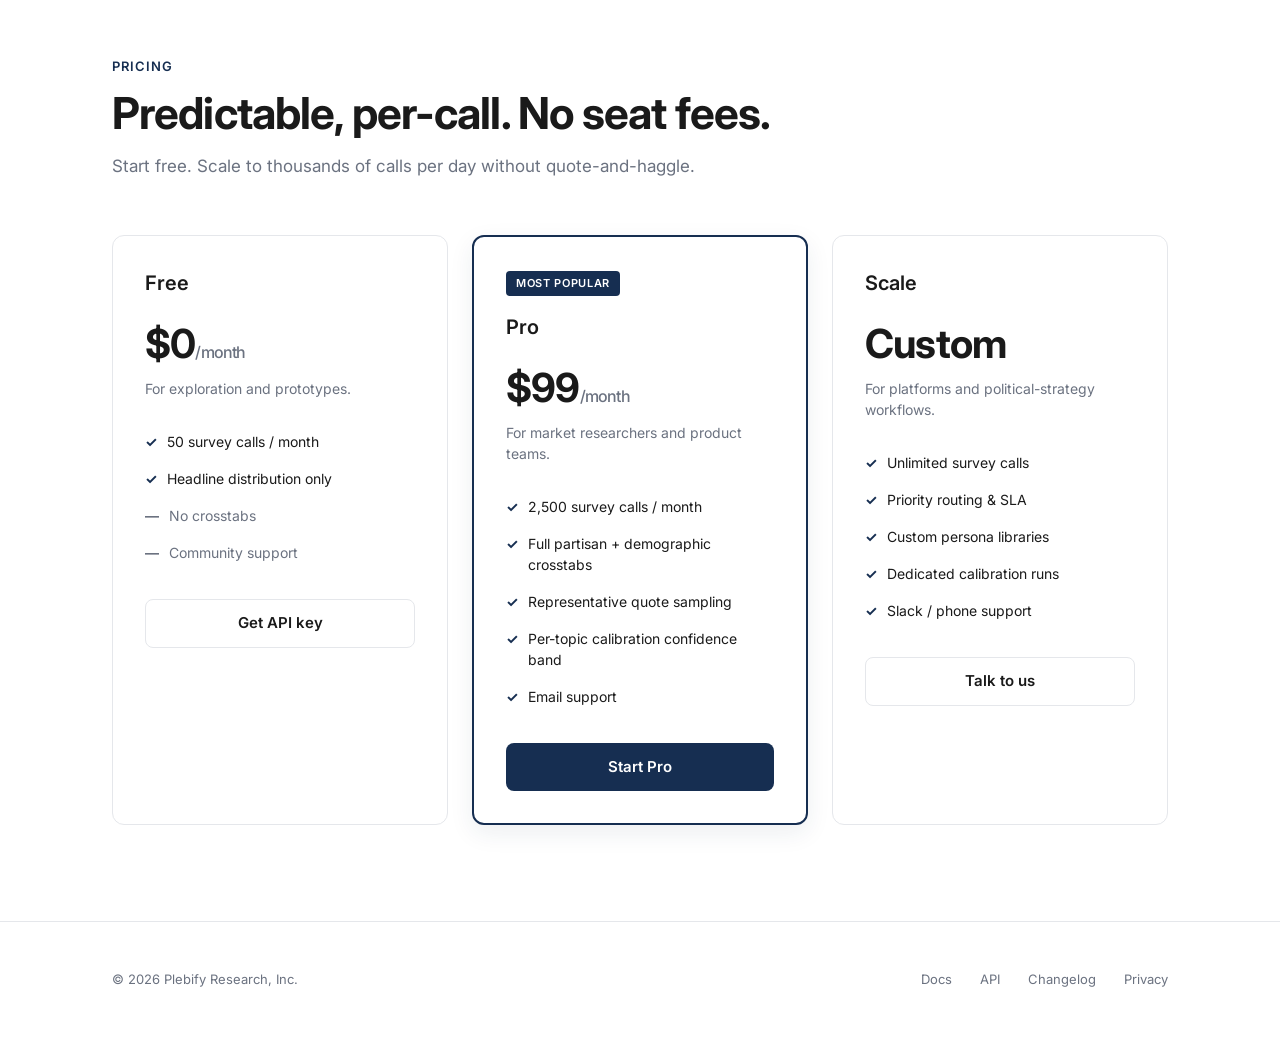
==== commit 3e95871c: "Add live 'ask the swarm' section (ephemeral, session-based, Render backend)" ====
--- a/index.html
+++ b/index.html
@@ -534,6 +534,46 @@
       </div>
       <div class="demo-output" id="output">
         <div class="empty-state">Pick a question on the left, then click <strong>Run swarm survey</strong> to see the response.</div>
+      </div>
+    </div>
+  </div>
+</section>
+
+<section class="section" id="ask">
+  <div class="container">
+    <div class="eyebrow">Live — ask your own</div>
+    <h2>Now ask the swarm a research question.</h2>
+    <p class="lead">
+      Type any question, pick an answer scale, and run it live against a 48-persona
+      census-mix swarm. No account, nothing stored &mdash; an ephemeral session, capped
+      for cost. There's no Pew column here because it's <em>your</em> question: you're
+      seeing the calibrated synthetic-public read with no ground truth to peek at.
+    </p>
+
+    <div class="demo-grid">
+      <div class="demo-input">
+        <label for="ask-q">Your question</label>
+        <textarea id="ask-q" maxlength="300" rows="4"
+          placeholder="e.g. Should the federal minimum wage be raised to $15 an hour?"
+          style="width:100%; box-sizing:border-box; padding:12px 14px; background:var(--bg); border:1px solid var(--border); border-radius:8px; font-family:inherit; font-size:14px; color:var(--text); line-height:1.5; resize:vertical;"></textarea>
+        <label for="ask-scale" style="margin-top:18px;">Answer scale</label>
+        <select id="ask-scale"
+          style="width:100%; box-sizing:border-box; padding:12px 14px; background:var(--bg); border:1px solid var(--border); border-radius:8px; font-family:inherit; font-size:14px; color:var(--text);">
+          <option value="agree">Agree / Disagree (4-point)</option>
+          <option value="support">Support / Oppose (4-point)</option>
+          <option value="important">Importance (4-point)</option>
+          <option value="concern">Concern (4-point)</option>
+          <option value="yesno">Yes / No</option>
+        </select>
+        <button class="run-btn" id="ask-btn" onclick="askSwarm()" style="margin-top:20px;">
+          <span id="ask-label">Ask the swarm</span>
+        </button>
+        <div style="font-size:11px; color:var(--muted); margin-top:10px; line-height:1.5;">
+          ~48 personas · Llama&nbsp;3.3&nbsp;70B · isotonic-calibrated · ephemeral · 8&nbsp;questions/hour
+        </div>
+      </div>
+      <div class="demo-output" id="ask-output">
+        <div class="empty-state">Type a question, then click <strong>Ask the swarm</strong> for a live synthetic-public read.</div>
       </div>
     </div>
   </div>
@@ -1120,6 +1160,85 @@
         compresses the partisan extremes. Get an API key to run your own question.
       </div>`;
   }
+
+  // ── Live "ask the swarm" (ephemeral, session-based) ───────────────
+  const SWARM_API = 'https://plebify-swarm-api.onrender.com';
+
+  function sessionId() {
+    let s = localStorage.getItem('plebify_session');
+    if (!s) { s = 'sess_' + Math.random().toString(36).slice(2) + Date.now().toString(36); localStorage.setItem('plebify_session', s); }
+    return s;
+  }
+
+  function barRow(label, v) {
+    return `
+      <div class="dist-row" style="grid-template-columns: 200px 1fr; align-items:center; gap:14px;">
+        <span class="dist-label">${label}</span>
+        <span style="display:flex; align-items:center; gap:8px;">
+          <span class="dist-bar" style="flex:1;"><span class="dist-fill" style="width:${(v*100).toFixed(1)}%;"></span></span>
+          <span class="dist-pct" style="width:46px;">${fmtPct(v)}</span>
+        </span>
+      </div>`;
+  }
+
+  async function askSwarm() {
+    const q = document.getElementById('ask-q').value.trim();
+    const scale = document.getElementById('ask-scale').value;
+    const out = document.getElementById('ask-output');
+    const btn = document.getElementById('ask-btn'), lbl = document.getElementById('ask-label');
+    if (q.length < 8) { out.innerHTML = '<div class="empty-state">Please enter a question of at least 8 characters.</div>'; return; }
+    btn.disabled = true; lbl.innerHTML = '<span class="spinner"></span> Polling 48 personas…';
+    out.innerHTML = '<div class="empty-state">Running the swarm live — ~10–20s once warm.<br>The free-tier backend can take up to ~50s on a cold start.</div>';
+    try {
+      const r = await fetch(SWARM_API + '/ask', {
+        method: 'POST',
+        headers: { 'Content-Type': 'application/json', 'X-Session': sessionId() },
+        body: JSON.stringify({ question: q, scale })
+      });
+      if (!r.ok) {
+        const e = await r.json().catch(() => ({ detail: 'request failed' }));
+        out.innerHTML = `<div class="empty-state">${r.status === 429 ? '⏳ ' : '⚠️ '}${e.detail || 'Something went wrong.'}</div>`;
+        return;
+      }
+      renderAsk(await r.json());
+    } catch (err) {
+      out.innerHTML = '<div class="empty-state">⚠️ Could not reach the live swarm. The free-tier backend may be waking up — try again in ~30s.</div>';
+    } finally {
+      btn.disabled = false; lbl.textContent = 'Ask the swarm';
+    }
+  }
+
+  function renderAsk(d) {
+    const out = document.getElementById('ask-output');
+    const distRows = d.options.map(o => barRow(o, d.distribution[o] ?? 0)).join('');
+    const headOpt = topKey(d.distribution);
+    const parties = ['Dem', 'Rep', 'Ind'].filter(p => d.by_party && d.by_party[p]);
+    const xtab = parties.map(p => {
+      const sw = d.by_party[p][headOpt] ?? 0;
+      return `<div class="xtab-card"><div class="label">${p} — “${headOpt}”</div><div class="value">${fmtPct(sw)}</div></div>`;
+    }).join('');
+    const quotes = (d.quotes || []).map(q => `
+      <div style="padding:10px 14px; border-left:2px solid var(--accent); background:var(--bg); margin-bottom:8px; border-radius:0 6px 6px 0;">
+        <div style="font-size:12px; color:var(--muted);">${q.who} · leaned “<span style="color:var(--text);">${q.pick}</span>”</div>
+      </div>`).join('');
+    out.innerHTML = `
+      <div class="result-header">${d.question}</div>
+      <div class="result-meta">
+        <span><strong>${d.meta.latency_s}s</strong> latency</span>
+        <span>swarm n=<strong>${d.meta.n_personas}</strong></span>
+        <span>${d.meta.model}</span>
+        <span><strong>calibrated</strong></span>
+      </div>
+      <div class="result-section"><h4>What the synthetic public says</h4>${distRows}</div>
+      <div class="result-section"><h4>By party — “${headOpt}”</h4><div class="xtab-grid">${xtab}</div></div>
+      ${quotes ? `<div class="result-section"><h4>Representative voices</h4>${quotes}</div>` : ''}
+      <div class="demo-note">
+        <strong>Live, ephemeral run.</strong> No Pew column &mdash; this is your own question, so
+        there's no published ground truth to compare against. On the Pew questions we have
+        measured, calibrated topline error runs ~0.10&nbsp;TVD on binary opinion. Nothing here
+        is stored; the session is yours alone.
+      </div>`;
+  }
 </script>
 
 </body>
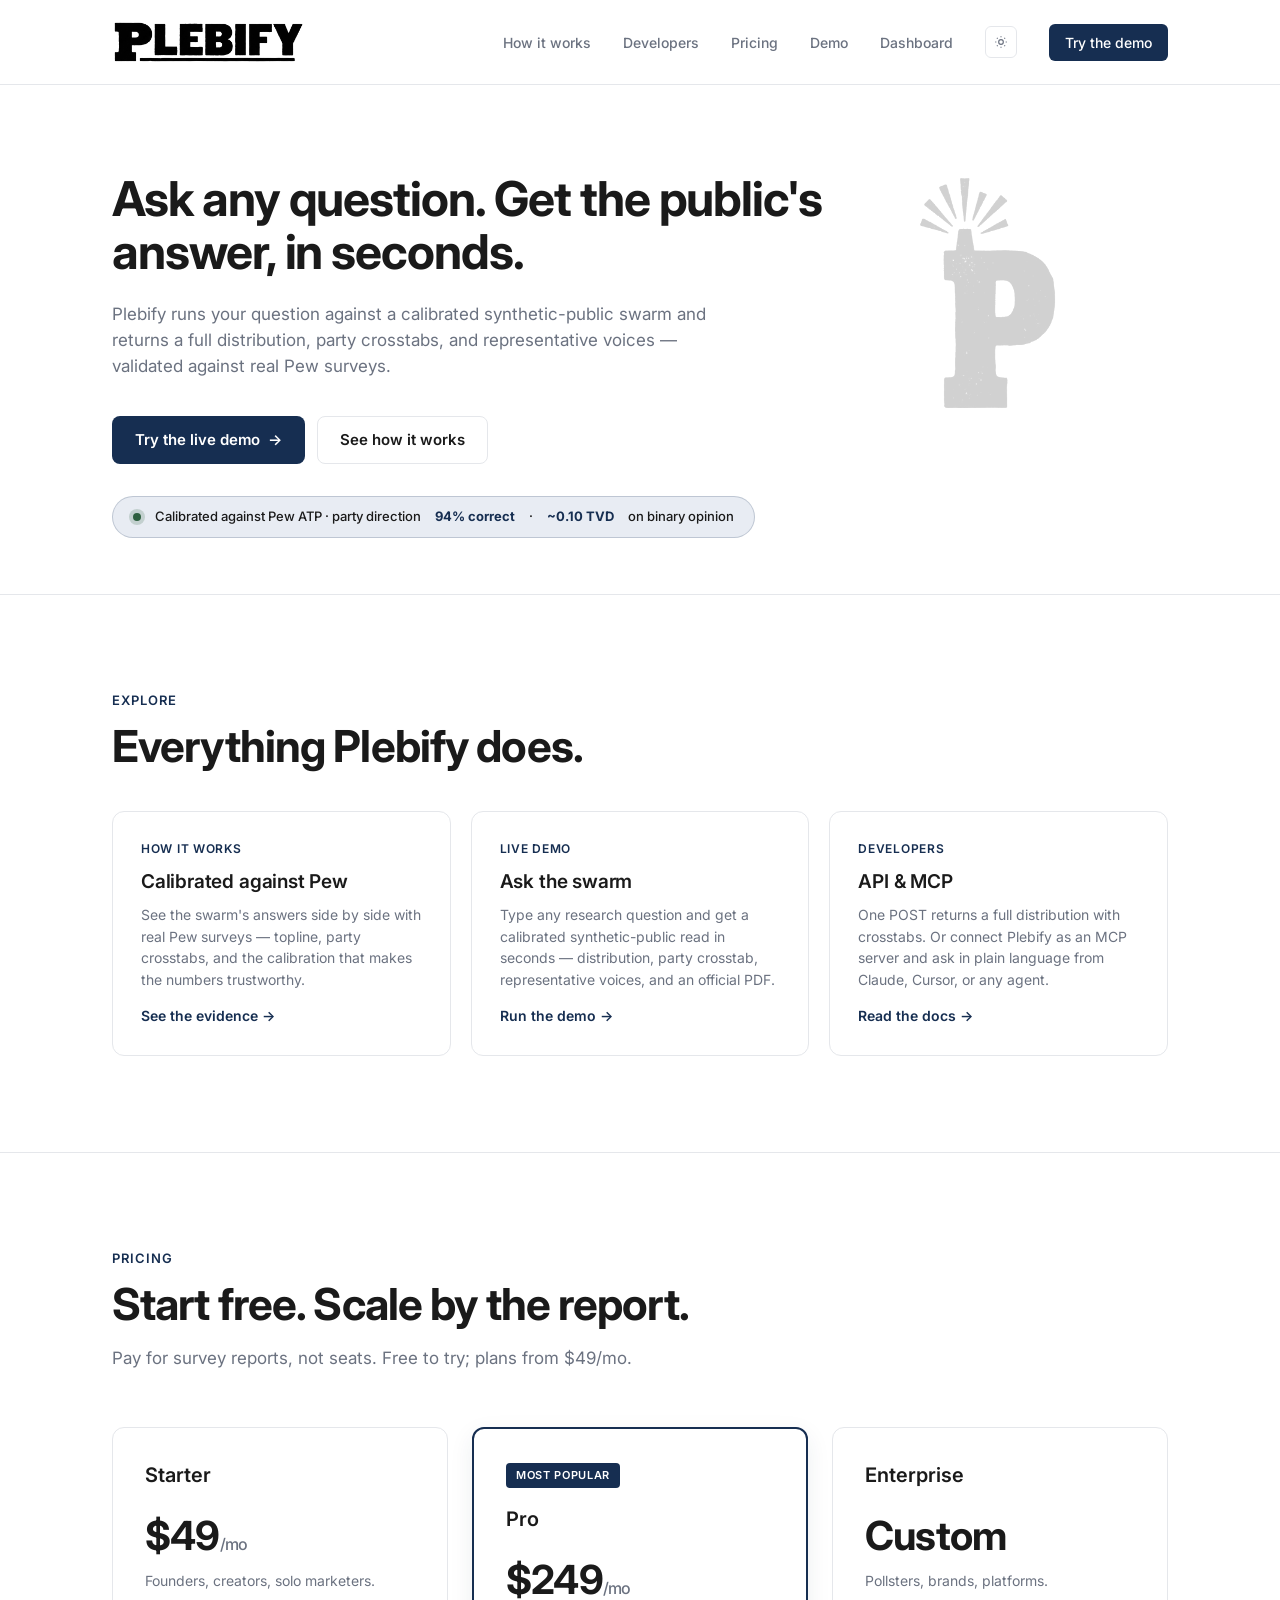
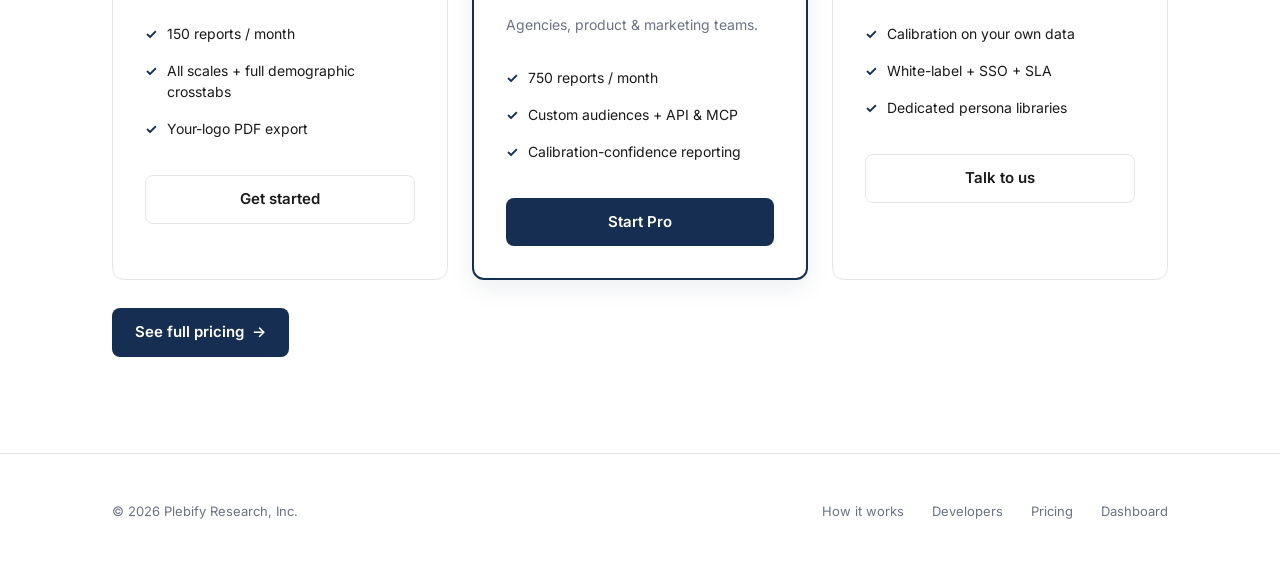
==== commit cc46cc83: "Restructure site: simple homepage + grouped pages (how-it-works, demo, developers, pricing); shared " ====
--- a/index.html
+++ b/index.html
@@ -3,1243 +3,116 @@
 <head>
 <meta charset="utf-8">
 <meta name="viewport" content="width=device-width,initial-scale=1">
-<title>Plebify — Survey-grade signals for any audience, in seconds.</title>
-<meta name="description" content="The Plebify API runs your question against a synthetic US-public swarm calibrated against published Pew surveys. Get full distributions + crosstabs in under 2 seconds.">
+<title>Plebify — synthetic opinion surveys, calibrated against Pew</title>
+<meta name="description" content="Ask a research question and get a calibrated synthetic-public read from a persona swarm — distribution, party crosstabs, and representative voices. Validated against real Pew surveys.">
 <link rel="icon" type="image/png" sizes="32x32" href="assets/plebify_p_icon_32.png">
 <link rel="icon" type="image/png" sizes="16x16" href="assets/plebify_p_icon_16.png">
-<link rel="icon" type="image/png" sizes="128x128" href="assets/plebify_p_icon_128.png">
 <link rel="apple-touch-icon" sizes="180x180" href="assets/apple-touch-icon.png">
-<link rel="shortcut icon" href="assets/favicon.ico">
-<link rel="shortcut icon" href="assets/favicon.ico">
+<meta property="og:type" content="website">
+<meta property="og:site_name" content="Plebify">
+<meta property="og:title" content="Plebify — synthetic opinion surveys, calibrated against Pew">
+<meta property="og:description" content="Ask a research question and get a calibrated synthetic-public read from a persona swarm — distribution, party crosstabs, and representative voices. Validated against real Pew surveys.">
+<meta property="og:url" content="https://agiprolabs.github.io/plebify-demo/">
+<meta property="og:image" content="https://agiprolabs.github.io/plebify-demo/assets/og_image.png">
+<meta property="og:image:width" content="1200">
+<meta property="og:image:height" content="630">
+<meta name="twitter:card" content="summary_large_image">
+<meta name="twitter:title" content="Plebify — synthetic opinion surveys, calibrated against Pew">
+<meta name="twitter:description" content="Ask a research question and get a calibrated synthetic-public read from a persona swarm — distribution, party crosstabs, and representative voices. Validated against real Pew surveys.">
+<meta name="twitter:image" content="https://agiprolabs.github.io/plebify-demo/assets/og_image.png">
 <link rel="preconnect" href="https://fonts.googleapis.com">
 <link rel="preconnect" href="https://fonts.gstatic.com" crossorigin>
 <link href="https://fonts.googleapis.com/css2?family=Inter:wght@400;500;600;700&family=JetBrains+Mono:wght@400;500&display=swap" rel="stylesheet">
-<style>
-  :root {
-    --bg: #ffffff;
-    --surface: #fafbfc;
-    --text: #1a1a1a;
-    --muted: #6b7280;
-    --border: #e5e7eb;
-    --accent: #162e51;
-    --accent-hover: #1e3d6f;
-    --accent-soft: #e8ecf3;
-    --code-bg: #0f1626;
-    --code-text: #e8ebf0;
-    --code-accent: #7aa7e8;
-    --success: #2d5f3f;
-  }
-  [data-theme="dark"] {
-    --bg: #0a0e1a;
-    --surface: #131826;
-    --text: #e8ebf0;
-    --muted: #8b95a8;
-    --border: #1f2937;
-    --accent: #4d7bc7;
-    --accent-hover: #6595dc;
-    --accent-soft: #1a2540;
-    --code-bg: #050810;
-    --code-text: #e8ebf0;
-  }
-  * { box-sizing: border-box; margin: 0; padding: 0; }
-  html { scroll-behavior: smooth; }
-  body {
-    font-family: 'Inter', -apple-system, BlinkMacSystemFont, sans-serif;
-    background: var(--bg);
-    color: var(--text);
-    line-height: 1.5;
-    -webkit-font-smoothing: antialiased;
-    transition: background 0.2s ease, color 0.2s ease;
-  }
-  code, pre { font-family: 'JetBrains Mono', 'Fira Code', Menlo, monospace; }
-
-  /* nav */
-  nav {
-    position: sticky; top: 0; z-index: 100;
-    background: rgba(255,255,255,0.85); backdrop-filter: blur(12px);
-    border-bottom: 1px solid var(--border);
-    padding: 20px 0;
-  }
-  [data-theme="dark"] nav { background: rgba(10,14,26,0.85); }
-  .nav-inner {
-    max-width: 1120px; margin: 0 auto; padding: 0 32px;
-    display: flex; align-items: center; justify-content: space-between;
-  }
-  .logo {
-    display: inline-flex; align-items: center;
-    text-decoration: none; color: var(--text);
-  }
-  .logo img { height: 44px; width: auto; display: block; }
-  .logo .logo-light { display: block; }
-  .logo .logo-dark { display: none; }
-  [data-theme="dark"] .logo .logo-light { display: none; }
-  [data-theme="dark"] .logo .logo-dark { display: block; }
-  .nav-links { display: flex; gap: 32px; align-items: center; }
-  .nav-links a {
-    color: var(--muted); text-decoration: none; font-size: 14px; font-weight: 500;
-    transition: color 0.15s ease;
-  }
-  .nav-links a:hover { color: var(--text); }
-  .theme-toggle {
-    background: none; border: 1px solid var(--border); border-radius: 6px;
-    width: 32px; height: 32px; cursor: pointer; color: var(--muted);
-    display: inline-flex; align-items: center; justify-content: center;
-  }
-  .theme-toggle:hover { color: var(--text); border-color: var(--muted); }
-  .nav-cta {
-    background: var(--accent); color: white !important; padding: 8px 16px;
-    border-radius: 6px; font-weight: 600;
-  }
-  .nav-cta:hover { background: var(--accent-hover); }
-
-  /* containers */
-  .container { max-width: 1120px; margin: 0 auto; padding: 0 32px; }
-
-  /* Plebify P-mark — brand accent used in hero + other marks. */
-  .p-mark { display: inline-block; vertical-align: middle; }
-  [data-theme="dark"] .p-mark { filter: invert(1); }
-
-  /* hero */
-  .hero { padding: 88px 0 56px; position: relative; overflow: hidden; }
-  .hero .container { position: relative; z-index: 1; }
-  .hero-p-mark {
-    /* P top aligned to h1 top (i.e., the top of the container, which sits
-       inside the hero's 88px top padding). Horizontally centered in the
-       right negative space (~140px in from the container's right edge). */
-    position: absolute;
-    top: 0;
-    right: 140px;
-    height: 240px;
-    opacity: 0.18;
-    pointer-events: none;
-    z-index: 0;
-  }
-  @media (max-width: 1000px) {
-    /* narrower viewport → less right negative space → hide */
-    .hero-p-mark { display: none; }
-  }
-  /* (mobile hide handled by the 1000px breakpoint above) */
-  .hero h1 {
-    font-size: clamp(30px, 4.2vw, 48px); font-weight: 700; line-height: 1.1;
-    letter-spacing: -0.022em; max-width: 720px; margin-bottom: 22px;
-  }
-  .hero h1 .accent { color: var(--accent); }
-  .hero .sub {
-    font-size: 17px; color: var(--muted); max-width: 600px;
-    margin-bottom: 36px; line-height: 1.55;
-  }
-  .hero .ctas { display: flex; gap: 12px; margin-bottom: 32px; }
-  .btn {
-    display: inline-flex; align-items: center; gap: 8px; padding: 12px 22px;
-    border-radius: 8px; font-weight: 600; font-size: 15px; cursor: pointer;
-    border: 1px solid transparent; text-decoration: none; transition: all 0.15s ease;
-    font-family: inherit;
-  }
-  .btn-primary { background: var(--accent); color: white; }
-  .btn-primary:hover { background: var(--accent-hover); transform: translateY(-1px); }
-  .btn-ghost {
-    background: transparent; color: var(--text); border-color: var(--border);
-  }
-  .btn-ghost:hover { border-color: var(--accent); color: var(--accent); }
-  .arrow { transition: transform 0.15s ease; }
-  .btn:hover .arrow { transform: translateX(3px); }
-
-  /* code block */
-  .code-block {
-    background: var(--code-bg); color: var(--code-text);
-    border-radius: 12px; padding: 24px 28px;
-    font-size: 14px; line-height: 1.7; overflow-x: auto;
-    margin-bottom: 32px; position: relative;
-    box-shadow: 0 1px 3px rgba(0,0,0,0.06), 0 12px 32px rgba(22,46,81,0.08);
-  }
-  .code-block .kw { color: var(--code-accent); }
-  .code-block .str { color: #a7c4e2; }
-  .code-block .com { color: #6b7a96; font-style: italic; }
-  .code-block .copy {
-    position: absolute; top: 12px; right: 12px;
-    background: rgba(255,255,255,0.06); color: #c0c8d8;
-    border: 1px solid rgba(255,255,255,0.1); border-radius: 6px;
-    padding: 4px 10px; font-size: 12px; cursor: pointer; font-family: inherit;
-  }
-  .code-block .copy:hover { background: rgba(255,255,255,0.12); }
-
-  /* calibration badge */
-  .badge {
-    display: inline-flex; align-items: center; gap: 14px;
-    background: var(--accent-soft);
-    border: 1px solid color-mix(in srgb, var(--accent) 20%, transparent);
-    border-radius: 999px; padding: 10px 20px;
-    font-size: 13px; color: var(--text); font-weight: 500;
-  }
-  [data-theme="dark"] .badge { color: var(--text); }
-  .badge strong { color: var(--accent); font-weight: 700; }
-  .badge a { color: var(--accent); text-decoration: none; margin-left: 4px; }
-  .badge a:hover { text-decoration: underline; }
-  .badge-dot {
-    width: 8px; height: 8px; border-radius: 50%; background: var(--success);
-    box-shadow: 0 0 0 4px color-mix(in srgb, var(--success) 20%, transparent);
-  }
-
-  /* section header */
-  .section { padding: 96px 0; border-top: 1px solid var(--border); }
-  .section h2 {
-    font-size: clamp(32px, 4vw, 44px); font-weight: 700;
-    letter-spacing: -0.02em; line-height: 1.1; margin-bottom: 16px;
-  }
-  .section .eyebrow {
-    color: var(--accent); font-size: 13px; font-weight: 600;
-    text-transform: uppercase; letter-spacing: 0.08em; margin-bottom: 12px;
-  }
-  .section .lead {
-    font-size: 17px; color: var(--muted); max-width: 640px;
-    margin-bottom: 56px; line-height: 1.55;
-  }
-
-  /* pricing */
-  .pricing-grid {
-    display: grid; grid-template-columns: repeat(3, 1fr); gap: 24px;
-  }
-  @media (max-width: 768px) {
-    .pricing-grid { grid-template-columns: 1fr; }
-  }
-  .price-card {
-    border: 1px solid var(--border); border-radius: 12px; padding: 32px;
-    background: var(--bg); transition: all 0.2s ease;
-  }
-  .price-card:hover { border-color: var(--accent); transform: translateY(-2px); }
-  .price-card.featured {
-    border-color: var(--accent); border-width: 2px;
-    box-shadow: 0 8px 24px rgba(22,46,81,0.08);
-  }
-  .price-tag {
-    display: inline-block; background: var(--accent); color: white;
-    font-size: 11px; font-weight: 600; text-transform: uppercase;
-    letter-spacing: 0.06em; padding: 4px 10px; border-radius: 4px;
-    margin-bottom: 16px;
-  }
-  .price-card h3 {
-    font-size: 20px; font-weight: 600; margin-bottom: 4px;
-  }
-  .price-card .price {
-    font-size: 40px; font-weight: 700; letter-spacing: -0.02em;
-    margin: 16px 0 4px; color: var(--text);
-  }
-  .price-card .price small {
-    font-size: 16px; font-weight: 500; color: var(--muted);
-  }
-  .price-card .price-sub {
-    color: var(--muted); font-size: 14px; margin-bottom: 24px;
-  }
-  .price-features { list-style: none; margin-bottom: 28px; }
-  .price-features li {
-    padding: 8px 0; font-size: 14px; color: var(--text);
-    display: flex; align-items: flex-start; gap: 10px;
-  }
-  .price-features li::before {
-    content: "✓"; color: var(--accent); font-weight: 700; flex-shrink: 0;
-  }
-  .price-features li.muted { color: var(--muted); }
-  .price-features li.muted::before { color: var(--muted); content: "—"; }
-  .price-card .btn { width: 100%; justify-content: center; }
-
-  .inline-code {
-    font-family: 'JetBrains Mono', monospace; font-size: 12px;
-    background: var(--code-bg); color: var(--code-text);
-    padding: 10px 12px; border-radius: 6px; line-height: 1.55;
-    white-space: pre; overflow-x: auto;
-  }
-
-  /* API reference */
-  .api-endpoint {
-    border: 1px solid var(--border); border-radius: 12px;
-    padding: 24px 26px; margin-bottom: 24px; background: var(--bg);
-  }
-  .api-line {
-    display: flex; align-items: center; gap: 12px; margin-bottom: 6px;
-    font-family: 'JetBrains Mono', monospace;
-  }
-  .api-method {
-    display: inline-block; padding: 3px 10px; border-radius: 4px;
-    font-size: 11px; font-weight: 700; letter-spacing: 0.04em;
-    color: white;
-  }
-  .api-method.post { background: var(--accent); }
-  .api-method.get { background: var(--success); }
-  .api-path { font-size: 15px; font-weight: 600; color: var(--text); }
-  .api-desc {
-    font-size: 14px; color: var(--muted); margin-bottom: 16px; line-height: 1.55;
-  }
-  .api-table {
-    width: 100%; border-collapse: collapse; margin-top: 16px;
-    font-size: 14px;
-  }
-  .api-table th {
-    text-align: left; padding: 12px 16px; color: var(--muted);
-    font-weight: 600; font-size: 12px; text-transform: uppercase;
-    letter-spacing: 0.06em; border-bottom: 1px solid var(--border);
-  }
-  .api-table td {
-    padding: 14px 16px; border-bottom: 1px solid var(--border);
-    line-height: 1.55; color: var(--text);
-  }
-  .api-table td code, p code {
-    background: var(--accent-soft); padding: 2px 6px; border-radius: 4px;
-    font-family: 'JetBrains Mono', monospace; font-size: 12px;
-    color: var(--accent); font-weight: 500;
-  }
-  .mcp-callout {
-    background: var(--bg); border: 1px solid var(--border);
-    border-left: 3px solid var(--accent); border-radius: 12px;
-    padding: 24px 26px; margin: 32px 0 0;
-  }
-  .mcp-callout h3 {
-    font-size: 16px; font-weight: 600; color: var(--accent);
-    letter-spacing: -0.005em; margin-bottom: 10px;
-  }
-  .mcp-callout p {
-    color: var(--muted); font-size: 14px; line-height: 1.55;
-    margin-bottom: 14px;
-  }
-  .mcp-callout p code {
-    background: var(--accent-soft); padding: 2px 6px; border-radius: 4px;
-    font-family: 'JetBrains Mono', monospace; font-size: 12px;
-    color: var(--accent); font-weight: 500;
-  }
-  .mcp-callout pre {
-    background: var(--code-bg); color: var(--code-text);
-    padding: 14px 16px; border-radius: 8px;
-    font-family: 'JetBrains Mono', monospace; font-size: 13px;
-    line-height: 1.55; overflow-x: auto; margin: 0;
-  }
-  .mcp-callout pre code {
-    background: transparent; color: var(--code-text);
-    padding: 0; font-weight: 400;
-  }
-
-  /* try-it demo */
-  .demo-grid {
-    display: grid; grid-template-columns: 5fr 7fr; gap: 32px;
-  }
-  @media (max-width: 900px) {
-    .demo-grid { grid-template-columns: 1fr; }
-  }
-  .demo-input {
-    background: var(--surface); border: 1px solid var(--border); border-radius: 12px;
-    padding: 24px;
-  }
-  .demo-input label {
-    display: block; font-size: 13px; font-weight: 600; color: var(--muted);
-    text-transform: uppercase; letter-spacing: 0.04em; margin-bottom: 8px;
-  }
-  .demo-input .presets {
-    display: flex; flex-direction: column; gap: 8px; margin-bottom: 24px;
-  }
-  .preset-btn {
-    text-align: left; padding: 12px 14px; background: var(--bg);
-    border: 1px solid var(--border); border-radius: 8px; cursor: pointer;
-    font-family: inherit; font-size: 14px; color: var(--text);
-    transition: all 0.15s ease; line-height: 1.4;
-  }
-  .preset-btn:hover { border-color: var(--accent); background: var(--accent-soft); }
-  .preset-btn.active { border-color: var(--accent); background: var(--accent-soft); }
-  .run-btn {
-    width: 100%; padding: 14px; background: var(--accent); color: white;
-    border: none; border-radius: 8px; font-weight: 600; font-size: 15px;
-    cursor: pointer; font-family: inherit;
-    display: flex; align-items: center; justify-content: center; gap: 8px;
-  }
-  .run-btn:hover { background: var(--accent-hover); }
-  .run-btn:disabled { opacity: 0.6; cursor: wait; }
-  .spinner {
-    display: inline-block; width: 14px; height: 14px;
-    border: 2px solid rgba(255,255,255,0.3); border-top-color: white;
-    border-radius: 50%; animation: spin 0.7s linear infinite;
-  }
-  @keyframes spin { to { transform: rotate(360deg); } }
-
-  .demo-output {
-    background: var(--surface); border: 1px solid var(--border); border-radius: 12px;
-    padding: 24px; min-height: 360px;
-  }
-  .empty-state {
-    color: var(--muted); font-size: 14px; padding: 80px 24px;
-    text-align: center;
-  }
-  .result-header {
-    font-size: 18px; font-weight: 600; margin-bottom: 8px; line-height: 1.35;
-  }
-  .result-meta {
-    font-size: 12px; color: var(--muted); margin-bottom: 24px;
-    display: flex; gap: 16px; flex-wrap: wrap;
-  }
-  .result-meta span strong { color: var(--text); font-weight: 600; }
-  .result-section { margin-bottom: 24px; }
-  .result-section h4 {
-    font-size: 12px; font-weight: 600; text-transform: uppercase;
-    letter-spacing: 0.06em; color: var(--muted); margin-bottom: 12px;
-  }
-  .dist-row {
-    display: grid; grid-template-columns: 160px 1fr 50px; gap: 12px;
-    align-items: center; padding: 6px 0; font-size: 13px;
-  }
-  .dist-label { color: var(--text); font-weight: 500; }
-  .dist-bar {
-    height: 8px; background: var(--border); border-radius: 4px; overflow: hidden;
-  }
-  .dist-fill {
-    height: 100%; background: var(--accent); border-radius: 4px;
-    transition: width 0.4s ease;
-  }
-  .dist-pct {
-    font-family: 'JetBrains Mono', monospace; font-size: 13px;
-    color: var(--text); text-align: right; font-weight: 500;
-  }
-  .xtab-grid {
-    display: grid; grid-template-columns: 1fr 1fr; gap: 12px;
-  }
-  .xtab-card {
-    background: var(--bg); border: 1px solid var(--border);
-    border-radius: 8px; padding: 14px 16px;
-  }
-  .xtab-card .label {
-    font-size: 12px; color: var(--muted); margin-bottom: 6px;
-    text-transform: uppercase; letter-spacing: 0.04em;
-  }
-  .xtab-card .value {
-    font-size: 22px; font-weight: 700; letter-spacing: -0.01em;
-    font-family: 'JetBrains Mono', monospace; color: var(--text);
-  }
-  .xtab-card .pew {
-    font-size: 11px; color: var(--muted); margin-top: 4px;
-  }
-  .demo-note {
-    background: var(--accent-soft); border-radius: 8px; padding: 12px 14px;
-    font-size: 12px; color: var(--text); margin-top: 16px; line-height: 1.5;
-  }
-
-  /* footer */
-  footer {
-    padding: 48px 0; border-top: 1px solid var(--border);
-    color: var(--muted); font-size: 13px;
-  }
-  footer .container { display: flex; justify-content: space-between; align-items: center; flex-wrap: wrap; gap: 16px; }
-  footer a { color: var(--muted); text-decoration: none; margin-left: 24px; }
-  footer a:hover { color: var(--text); }
-</style>
+<link rel="stylesheet" href="assets/site.css">
 </head>
 <body>
-
 <nav>
   <div class="nav-inner">
-    <a href="/" class="logo" aria-label="Plebify">
+    <a href="index.html" class="logo" aria-label="Plebify">
       <img class="logo-light" src="assets/plebify_wordmark_v2.png" alt="Plebify">
       <img class="logo-dark" src="assets/plebify_wordmark_v2_dark.png" alt="Plebify">
     </a>
     <div class="nav-links">
-      <a href="#api">API</a>
-      <a href="#pricing">Pricing</a>
-      <a href="#calibration">Calibration</a>
-      <a href="dashboard.html">Dashboard</a>
-      <button class="theme-toggle" onclick="toggleTheme()" aria-label="Toggle theme">
-        <svg width="14" height="14" viewBox="0 0 24 24" fill="none" stroke="currentColor" stroke-width="2"><circle cx="12" cy="12" r="4"/><path d="M12 2v2M12 20v2M4.93 4.93l1.41 1.41M17.66 17.66l1.41 1.41M2 12h2M20 12h2M4.93 19.07l1.41-1.41M17.66 6.34l1.41-1.41"/></svg>
-      </button>
-      <a href="#signup" class="nav-cta">Get API key</a>
+      <a href="how-it-works.html" data-k="how">How it works</a>
+      <a href="developers.html" data-k="dev">Developers</a>
+      <a href="pricing.html" data-k="pricing">Pricing</a>
+      <a href="demo.html" data-k="demo">Demo</a>
+      <a href="dashboard.html" data-k="dash">Dashboard</a>
+      <button class="theme-toggle" onclick="toggleTheme()" aria-label="Toggle theme"><svg width="14" height="14" viewBox="0 0 24 24" fill="none" stroke="currentColor" stroke-width="2"><circle cx="12" cy="12" r="4"/><path d="M12 2v2M12 20v2M4.93 4.93l1.41 1.41M17.66 17.66l1.41 1.41M2 12h2M20 12h2M4.93 19.07l1.41-1.41M17.66 6.34l1.41-1.41"/></svg></button>
+      <a href="demo.html" class="nav-cta">Try the demo</a>
     </div>
   </div>
 </nav>
-
 <header class="hero">
   <div class="container">
     <img class="p-mark hero-p-mark" src="assets/plebify_p_icon.png" alt="">
-    <h1>Ask any question. Get the US public's answer, in seconds.</h1>
+    <h1>Ask any question. Get the public's answer, in seconds.</h1>
     <p class="sub">
-      Plebify is a survey API: POST a question, get a calibrated US-public distribution back.
-      Audited against 42 Pew surveys &mdash; mean TVD 0.28, 15% of topics already publish-quality and improving.
+      Plebify runs your question against a calibrated synthetic-public swarm and returns a full
+      distribution, party crosstabs, and representative voices &mdash; validated against real Pew surveys.
     </p>
-
-    <div class="code-block">
-      <button class="copy" onclick="copyCode(this)">Copy</button>
-<pre><span class="com"># Ask any question; get a Pew-shaped response.</span>
-$ <span class="kw">curl</span> https://api.plebify.ai/v1/survey \
-    -H <span class="str">"Authorization: Bearer $PLEBIFY_KEY"</span> \
-    -H <span class="str">"Content-Type: application/json"</span> \
-    -d <span class="str">'{
-      "question": "Should AI tutors be required in K-12 schools?",
-      "scale":    ["yes", "no"],
-      "crosstabs": ["party", "age", "education"]
-    }'</span></pre>
+    <div class="ctas">
+      <a href="demo.html" class="btn btn-primary">Try the live demo <span class="arrow">&rarr;</span></a>
+      <a href="how-it-works.html" class="btn btn-ghost">See how it works</a>
     </div>
-
-    <div class="ctas">
-      <a href="#signup" class="btn btn-primary">Get API key <span class="arrow">→</span></a>
-      <a href="#docs" class="btn btn-ghost">View docs</a>
-    </div>
-
     <div class="badge">
       <span class="badge-dot" aria-hidden="true"></span>
-      <strong>42 Pew surveys</strong> · party direction <strong>94% correct</strong> · mean TVD <strong>0.28</strong> [CI 0.23&ndash;0.34] · 15% publish-quality (&rarr; 20% target)
+      Calibrated against Pew ATP &middot; party direction <strong>94% correct</strong> &middot; <strong>~0.10 TVD</strong> on binary opinion
     </div>
   </div>
 </header>
-
-<section class="section" id="calibration">
-  <div class="container" style="max-width: 720px;">
-    <div class="eyebrow">Calibration</div>
-    <h2>Calibrated, not asserted.</h2>
-    <p class="lead">
-      Every Plebify response includes a per-topic-class calibration confidence band derived from 42 published Pew surveys.
-      We tell you when the swarm is trustworthy and when it isn't &mdash; topic-by-topic.
-    </p>
-    <div class="code-block">
-<pre><span class="kw">GET</span> /v1/calibration
-
-{
-  <span class="str">"corpus"</span>: { <span class="str">"n_topics"</span>: 42, <span class="str">"source"</span>: <span class="str">"Pew Research American Trends Panel"</span> },
-  <span class="str">"overall"</span>: {
-    <span class="str">"mean_tvd"</span>:        0.28,
-    <span class="str">"party_pearson"</span>:   0.86,
-    <span class="str">"publishable_pct"</span>: 0.15    <span class="com">// share of topics at TVD &le; 0.15</span>
-  },
-  <span class="str">"by_topic_class"</span>: {
-    <span class="str">"foreign_policy"</span>:  { <span class="str">"mean_tvd"</span>: 0.41, <span class="str">"confidence"</span>: <span class="str">"medium"</span> },
-    <span class="str">"social_issues"</span>:   { <span class="str">"mean_tvd"</span>: 0.18, <span class="str">"confidence"</span>: <span class="str">"high"</span> },
-    <span class="str">"economic"</span>:        { <span class="str">"mean_tvd"</span>: 0.22, <span class="str">"confidence"</span>: <span class="str">"high"</span> },
-    <span class="str">"technology"</span>:      { <span class="str">"mean_tvd"</span>: 0.33, <span class="str">"confidence"</span>: <span class="str">"medium"</span> }
-  }
-}</pre>
-    </div>
-    <p style="color: var(--muted); font-size: 14px; line-height: 1.6; margin-top: 16px;">
-      Plebify is augmented research, not poll replacement. Use it to pre-test wording, iterate on segments, and generate hypothesis-quality numbers fast. For high-stakes claims, validate against a real survey.
-    </p>
-  </div>
-</section>
-
-<section class="section" id="demo">
+<section class="section">
   <div class="container">
-    <div class="eyebrow">Try it now — judge for yourself</div>
-    <h2>Real Pew survey, side by side with the Plebify swarm.</h2>
-    <p class="lead">
-      Every example below is an actual swarm run on a question Pew already asked tens of thousands of Americans.
-      We show the published Pew result next to our prediction so you can see exactly how close it lands &mdash;
-      topline, party crosstabs, and representative voices.
-    </p>
-
-    <div class="demo-grid">
-      <div class="demo-input">
-        <label>Sample questions</label>
-        <div class="presets" id="presets"></div>
-        <button class="run-btn" id="run-btn" onclick="runSurvey()">
-          <span id="run-label">Run swarm survey</span>
-        </button>
-      </div>
-      <div class="demo-output" id="output">
-        <div class="empty-state">Pick a question on the left, then click <strong>Run swarm survey</strong> to see the response.</div>
-      </div>
+    <div class="eyebrow">Explore</div>
+    <h2 style="margin-bottom:40px;">Everything Plebify does.</h2>
+    <div class="cards">
+      <a class="card" href="how-it-works.html">
+        <div class="eyebrow">How it works</div>
+        <h3>Calibrated against Pew</h3>
+        <p>See the swarm's answers side by side with real Pew surveys &mdash; topline, party crosstabs, and the calibration that makes the numbers trustworthy.</p>
+        <span class="go">See the evidence &rarr;</span>
+      </a>
+      <a class="card" href="demo.html">
+        <div class="eyebrow">Live demo</div>
+        <h3>Ask the swarm</h3>
+        <p>Type any research question and get a calibrated synthetic-public read in seconds &mdash; distribution, party crosstab, representative voices, and an official PDF.</p>
+        <span class="go">Run the demo &rarr;</span>
+      </a>
+      <a class="card" href="developers.html">
+        <div class="eyebrow">Developers</div>
+        <h3>API &amp; MCP</h3>
+        <p>One POST returns a full distribution with crosstabs. Or connect Plebify as an MCP server and ask in plain language from Claude, Cursor, or any agent.</p>
+        <span class="go">Read the docs &rarr;</span>
+      </a>
     </div>
   </div>
 </section>
-
-<section class="section" id="ask">
+<section class="section">
   <div class="container">
-    <div class="eyebrow">Live — ask your own</div>
-    <h2>Now ask the swarm a research question.</h2>
-    <p class="lead">
-      Type any question, pick an answer scale, and run it live against a 48-persona
-      census-mix swarm. No account, nothing stored &mdash; an ephemeral session, capped
-      for cost. There's no Pew column here because it's <em>your</em> question: you're
-      seeing the calibrated synthetic-public read with no ground truth to peek at.
-    </p>
-
-    <div class="demo-grid">
-      <div class="demo-input">
-        <label for="ask-q">Your question</label>
-        <textarea id="ask-q" maxlength="300" rows="4"
-          placeholder="e.g. Should the federal minimum wage be raised to $15 an hour?"
-          style="width:100%; box-sizing:border-box; padding:12px 14px; background:var(--bg); border:1px solid var(--border); border-radius:8px; font-family:inherit; font-size:14px; color:var(--text); line-height:1.5; resize:vertical;"></textarea>
-        <label for="ask-scale" style="margin-top:18px;">Answer scale</label>
-        <select id="ask-scale"
-          style="width:100%; box-sizing:border-box; padding:12px 14px; background:var(--bg); border:1px solid var(--border); border-radius:8px; font-family:inherit; font-size:14px; color:var(--text);">
-          <option value="agree">Agree / Disagree (4-point)</option>
-          <option value="support">Support / Oppose (4-point)</option>
-          <option value="important">Importance (4-point)</option>
-          <option value="concern">Concern (4-point)</option>
-          <option value="yesno">Yes / No</option>
-        </select>
-        <button class="run-btn" id="ask-btn" onclick="askSwarm()" style="margin-top:20px;">
-          <span id="ask-label">Ask the swarm</span>
-        </button>
-        <div style="font-size:11px; color:var(--muted); margin-top:10px; line-height:1.5;">
-          ~48 personas · Llama&nbsp;3.3&nbsp;70B · isotonic-calibrated · ephemeral · 8&nbsp;questions/hour
-        </div>
-      </div>
-      <div class="demo-output" id="ask-output">
-        <div class="empty-state">Type a question, then click <strong>Ask the swarm</strong> for a live synthetic-public read.</div>
-      </div>
+    <div class="eyebrow">Pricing</div>
+    <h2 style="margin-bottom:16px;">Start free. Scale by the report.</h2>
+    <p class="lead">Pay for survey reports, not seats. Free to try; plans from $49/mo.</p>
+    <div class="pricing-grid">
+      <div class="price-card"><h3>Starter</h3><div class="price">$49<small>/mo</small></div><div class="price-sub">Founders, creators, solo marketers.</div><ul class="price-features"><li>150 reports / month</li><li>All scales + full demographic crosstabs</li><li>Your-logo PDF export</li></ul><a href="demo.html" class="btn btn-ghost">Get started</a></div>
+      <div class="price-card featured"><span class="price-tag">Most popular</span><h3>Pro</h3><div class="price">$249<small>/mo</small></div><div class="price-sub">Agencies, product &amp; marketing teams.</div><ul class="price-features"><li>750 reports / month</li><li>Custom audiences + API &amp; MCP</li><li>Calibration-confidence reporting</li></ul><a href="pricing.html" class="btn btn-primary">Start Pro</a></div>
+      <div class="price-card"><h3>Enterprise</h3><div class="price">Custom</div><div class="price-sub">Pollsters, brands, platforms.</div><ul class="price-features"><li>Calibration on your own data</li><li>White-label + SSO + SLA</li><li>Dedicated persona libraries</li></ul><a href="pricing.html" class="btn btn-ghost">Talk to us</a></div>
     </div>
+    <div style="margin-top:28px;"><a href="pricing.html" class="btn btn-primary">See full pricing <span class="arrow">&rarr;</span></a></div>
   </div>
 </section>
-
-<section class="section" id="api">
-  <div class="container">
-    <div class="eyebrow">API Reference</div>
-    <h2>Three endpoints. MCP-native. Stable contract.</h2>
-    <p class="lead">
-      Plebify is API-first. Authentication is a bearer token. Responses are deterministic per
-      <code>(question, audience, seed)</code> &mdash; rerun the same call, get the same distribution.
-      Or skip the SDK entirely: connect Plebify as an <strong>MCP server</strong> from Claude Code, Cursor,
-      or any MCP-aware client and ask in plain language.
-    </p>
-
-    <div class="api-endpoint">
-      <div class="api-line"><span class="api-method post">POST</span> <span class="api-path">/v1/survey</span></div>
-      <p class="api-desc">Run a question against the Persona Library. Returns headline distribution, crosstabs, and representative quotes.</p>
-      <div class="code-block">
-        <button class="copy" onclick="copyCode(this)">Copy</button>
-<pre>$ <span class="kw">curl</span> https://api.plebify.ai/v1/survey \
-    -H <span class="str">"Authorization: Bearer $PLEBIFY_KEY"</span> \
-    -H <span class="str">"Content-Type: application/json"</span> \
-    -d <span class="str">'{
-      "question":  "Should AI tutors be required in K-12 schools?",
-      "scale":     ["yes", "no"],
-      "audience":  "census",
-      "crosstabs": ["party", "age", "race", "education"],
-      "n_quotes":  3,
-      "seed":      42
-    }'</span>
-
-<span class="com"># Response (abridged):</span>
-{
-  <span class="str">"distribution"</span>:  { <span class="str">"yes"</span>: 0.32, <span class="str">"no"</span>: 0.68 },
-  <span class="str">"n_respondents"</span>: 217,
-  <span class="str">"latency_ms"</span>:    1840,
-  <span class="str">"crosstabs"</span>: {
-    <span class="str">"party"</span>: {
-      <span class="str">"Dem_or_lean"</span>: { <span class="str">"yes"</span>: 0.41, <span class="str">"no"</span>: 0.59 },
-      <span class="str">"Rep_or_lean"</span>: { <span class="str">"yes"</span>: 0.24, <span class="str">"no"</span>: 0.76 }
-    },
-    <span class="str">"age"</span>:        { <span class="str">"18-29"</span>: { ... }, <span class="str">"30-44"</span>: { ... }, ... }
-  },
-  <span class="str">"quotes"</span>: [
-    { <span class="str">"persona_id"</span>: <span class="str">"gen_z_..."</span>, <span class="str">"answer"</span>: <span class="str">"yes"</span>,
-      <span class="str">"reason"</span>: <span class="str">"Used right, AI tutoring could close gaps for kids in under-resourced schools."</span> }
-  ],
-  <span class="str">"calibration"</span>: {
-    <span class="str">"topic_class"</span>: <span class="str">"education_policy"</span>,
-    <span class="str">"expected_tvd_band"</span>: [0.10, 0.18],
-    <span class="str">"confidence"</span>: <span class="str">"medium-high"</span>
-  }
-}</pre>
-      </div>
-    </div>
-
-    <div class="api-endpoint">
-      <div class="api-line"><span class="api-method get">GET</span> <span class="api-path">/v1/personas</span></div>
-      <p class="api-desc">Browse / filter the Persona Library by any demographic field. Returns persona cards with <code>id</code>, <code>demographics</code>, <code>bio_short</code>, and <code>weight_census</code>. Useful for inspecting who is in the swarm before running a survey.</p>
-    </div>
-
-    <div class="api-endpoint">
-      <div class="api-line"><span class="api-method get">GET</span> <span class="api-path">/v1/calibration</span></div>
-      <p class="api-desc">Current Pew calibration state. Per-topic-class confidence bands. Use to set expectations before quoting.</p>
-      <div class="code-block">
-        <button class="copy" onclick="copyCode(this)">Copy</button>
-<pre>$ <span class="kw">curl</span> https://api.plebify.ai/v1/calibration -H <span class="str">"Authorization: Bearer $PLEBIFY_KEY"</span>
-
-{
-  <span class="str">"library_version"</span>:   <span class="str">"v3.3"</span>,
-  <span class="str">"n_personas"</span>:        217,
-  <span class="str">"corpus"</span>: {
-    <span class="str">"source"</span>:           <span class="str">"Pew Research American Trends Panel"</span>,
-    <span class="str">"n_topics"</span>:         42,
-    <span class="str">"last_refresh"</span>:     <span class="str">"2026-05-26T18:00:00Z"</span>
-  },
-  <span class="str">"by_topic_class"</span>: {
-    <span class="str">"social_issues"</span>:   { <span class="str">"mean_tvd"</span>: 0.14, <span class="str">"confidence"</span>: <span class="str">"high"</span> },
-    <span class="str">"economic"</span>:        { <span class="str">"mean_tvd"</span>: 0.18, <span class="str">"confidence"</span>: <span class="str">"high"</span> },
-    <span class="str">"foreign_policy"</span>:  { <span class="str">"mean_tvd"</span>: 0.31, <span class="str">"confidence"</span>: <span class="str">"medium"</span> },
-    <span class="str">"niche_tech"</span>:      { <span class="str">"mean_tvd"</span>: 0.36, <span class="str">"confidence"</span>: <span class="str">"low"</span> }
-  }
-}</pre>
-      </div>
-    </div>
-
-    <div class="mcp-callout" id="mcp">
-      <h3>Also runs as MCP</h3>
-      <p>Connect Plebify to Claude/Cursor/agents: <code>https://mcp.plebify.ai</code></p>
-      <pre><code>{"plebify": {"command": "npx", "args": ["@plebify/mcp"]}}</code></pre>
-    </div>
-
-    <h3 style="margin-top: 56px;">Auth, errors, rate limits</h3>
-    <table class="api-table">
-      <thead><tr><th>Concept</th><th>How it works</th></tr></thead>
-      <tbody>
-        <tr><td><strong>Auth</strong></td><td><code>Authorization: Bearer &lt;your-key&gt;</code> header. Keys never expire; rotate via dashboard.</td></tr>
-        <tr><td><strong>Determinism</strong></td><td>Pass <code>seed</code> to lock the swarm sample. Same call &rarr; same distribution. Omit seed for fresh sampling.</td></tr>
-        <tr><td><strong>Rate limits</strong></td><td>Free 10 req/min, Pro 200 req/min, Scale custom. <code>429 Too Many Requests</code> with <code>Retry-After</code> header on overage.</td></tr>
-        <tr><td><strong>Latency</strong></td><td>P50 1.5s, P95 3s on Pro tier. ZIP-generated audiences add ~30s on first call (subsequent cached).</td></tr>
-        <tr><td><strong>Errors</strong></td><td><code>4xx</code> for invalid request, <code>503</code> if swarm capacity is saturated, never silent &mdash; every error has a code + suggested fix.</td></tr>
-      </tbody>
-    </table>
-  </div>
-</section>
-
-<section class="section" id="pricing">
-  <div class="container">
-    <div class="eyebrow">Pricing</div>
-    <h2>Predictable, per-call. No seat fees.</h2>
-    <p class="lead">
-      Start free. Scale to thousands of calls per day without quote-and-haggle.
-    </p>
-
-    <div class="pricing-grid">
-      <div class="price-card">
-        <h3>Free</h3>
-        <div class="price">$0<small>/month</small></div>
-        <div class="price-sub">For exploration and prototypes.</div>
-        <ul class="price-features">
-          <li>50 survey calls / month</li>
-          <li>Headline distribution only</li>
-          <li class="muted">No crosstabs</li>
-          <li class="muted">Community support</li>
-        </ul>
-        <a href="#signup" class="btn btn-ghost">Get API key</a>
-      </div>
-      <div class="price-card featured">
-        <span class="price-tag">Most popular</span>
-        <h3>Pro</h3>
-        <div class="price">$99<small>/month</small></div>
-        <div class="price-sub">For market researchers and product teams.</div>
-        <ul class="price-features">
-          <li>2,500 survey calls / month</li>
-          <li>Full partisan + demographic crosstabs</li>
-          <li>Representative quote sampling</li>
-          <li>Per-topic calibration confidence band</li>
-          <li>Email support</li>
-        </ul>
-        <a href="#signup" class="btn btn-primary">Start Pro</a>
-      </div>
-      <div class="price-card">
-        <h3>Scale</h3>
-        <div class="price">Custom</div>
-        <div class="price-sub">For platforms and political-strategy workflows.</div>
-        <ul class="price-features">
-          <li>Unlimited survey calls</li>
-          <li>Priority routing &amp; SLA</li>
-          <li>Custom persona libraries</li>
-          <li>Dedicated calibration runs</li>
-          <li>Slack / phone support</li>
-        </ul>
-        <a href="#contact" class="btn btn-ghost">Talk to us</a>
-      </div>
-    </div>
-  </div>
-</section>
-
 <footer>
   <div class="container">
     <div>© 2026 Plebify Research, Inc.</div>
     <div>
-      <a href="#docs">Docs</a>
-      <a href="#api">API</a>
-      <a href="#changelog">Changelog</a>
-      <a href="#privacy">Privacy</a>
+      <a href="how-it-works.html">How it works</a>
+      <a href="developers.html">Developers</a>
+      <a href="pricing.html">Pricing</a>
+      <a href="dashboard.html">Dashboard</a>
     </div>
   </div>
 </footer>
 
-<script>
-  // Theme
-  function setTheme(t) {
-    document.documentElement.dataset.theme = t;
-    localStorage.setItem('polity-theme', t);
-  }
-  function toggleTheme() {
-    setTheme(document.documentElement.dataset.theme === 'dark' ? 'light' : 'dark');
-  }
-  (function init() {
-    const saved = localStorage.getItem('polity-theme');
-    if (saved) setTheme(saved);
-    else if (window.matchMedia('(prefers-color-scheme: dark)').matches) setTheme('dark');
-  })();
-
-  function copyCode(btn) {
-    const text = btn.parentElement.querySelector('pre').innerText;
-    navigator.clipboard.writeText(text);
-    const orig = btn.innerText; btn.innerText = 'Copied'; setTimeout(() => btn.innerText = orig, 1200);
-  }
-
-  // ===== Demo data (modeled on our actual N=39 calibration results) =====
-  const PRESETS = [
-    {
-      "id": "W32_Feb18__govt_role_which_statement_comes_closer_to_your_own_views_even_if_neither_is_exac",
-      "title": "Role of government",
-      "blurb": "Should government do more to solve problems, or is it doing too much?",
-      "question": "Which statement comes closer to your own views?",
-      "options": [
-        "Govt should do more",
-        "Govt does too much"
-      ],
-      "n_atp": 6137,
-      "wave": "W32_Feb18",
-      "tvd": 0.0185,
-      "pew": {
-        "Govt should do more": 0.51,
-        "Govt does too much": 0.489
-      },
-      "swarm": {
-        "Govt should do more": 0.492,
-        "Govt does too much": 0.508
-      },
-      "xparty": {
-        "Dem": {
-          "pew": {
-            "Govt should do more": 0.799,
-            "Govt does too much": 0.201
-          },
-          "swarm": {
-            "Govt should do more": 0.731,
-            "Govt does too much": 0.269
-          }
-        },
-        "Rep": {
-          "pew": {
-            "Govt should do more": 0.185,
-            "Govt does too much": 0.815
-          },
-          "swarm": {
-            "Govt should do more": 0.338,
-            "Govt does too much": 0.662
-          }
-        },
-        "Ind": {
-          "pew": {
-            "Govt should do more": 0.633,
-            "Govt does too much": 0.367
-          },
-          "swarm": {
-            "Govt should do more": 0.37,
-            "Govt does too much": 0.63
-          }
-        }
-      },
-      "quotes": [
-        {
-          "who": "24, F, white, progressive Democrat (climate-first) — Portland, OR",
-          "pick": "Govt should do more",
-          "text": "I think the government needs to take a much more active role in addressing the climate crisis and implementing a Green New Deal, because the free market has clearly failed to prioritize the planet's well-being over profits."
-        },
-        {
-          "who": "37, M, white, conservative Republican, 2A absolutist — rural Idaho",
-          "pick": "Govt does too much",
-          "text": "I think the government's already overstepping its bounds, especially when it comes to my guns and my family's freedoms, so I believe they should just get out of the way and let us take care of ourselves."
-        },
-        {
-          "who": "23, F, white, anti-electoral leftist / anarchist — Oakland, CA",
-          "pick": "Govt does too much",
-          "text": "I think the government is inherently oppressive and corrupt, so the less it's involved in our lives, the better, and we should be focusing on building our own autonomous communities and systems instead."
-        }
-      ]
-    },
-    {
-      "id": "W54_Sep19-1__natprobs_k_how_much_of_a_problem_do_you_think_each_of_the_following_are_in_the_c",
-      "title": "Climate change as a problem",
-      "blurb": "How big a problem is climate change for the country today?",
-      "question": "How much of a problem do you think climate change is in the country today?",
-      "options": [
-        "Very big problem",
-        "Moderately big",
-        "Small problem",
-        "Not a problem"
-      ],
-      "n_atp": 6534,
-      "wave": "W54_Sep19-1",
-      "tvd": 0.0587,
-      "pew": {
-        "Very big problem": 0.511,
-        "Moderately big": 0.218,
-        "Small problem": 0.165,
-        "Not a problem": 0.106
-      },
-      "swarm": {
-        "Very big problem": 0.49,
-        "Moderately big": 0.272,
-        "Small problem": 0.127,
-        "Not a problem": 0.111
-      },
-      "xparty": {
-        "Dem": {
-          "pew": {
-            "Very big problem": 0.774,
-            "Moderately big": 0.179,
-            "Small problem": 0.04,
-            "Not a problem": 0.008
-          },
-          "swarm": {
-            "Very big problem": 0.74,
-            "Moderately big": 0.194,
-            "Small problem": 0.046,
-            "Not a problem": 0.02
-          }
-        },
-        "Rep": {
-          "pew": {
-            "Very big problem": 0.16,
-            "Moderately big": 0.268,
-            "Small problem": 0.332,
-            "Not a problem": 0.241
-          },
-          "swarm": {
-            "Very big problem": 0.309,
-            "Moderately big": 0.321,
-            "Small problem": 0.182,
-            "Not a problem": 0.188
-          }
-        }
-      },
-      "quotes": [
-        {
-          "who": "24, F, white, progressive Democrat (climate-first) — Portland, OR",
-          "pick": "Very big problem",
-          "text": "I think climate change is a very big problem because it's literally threatening the survival of our planet and everything we care about, from the air we breathe to the ecosystems that sustain us."
-        },
-        {
-          "who": "36, F, Black, moderate Democrat, socially conservative — rural Georgia",
-          "pick": "Moderately big",
-          "text": "I think climate change is a moderately big problem because I see the effects of more frequent natural disasters and extreme weather in our community, but I also believe it's not the only issue we're facing and we need to balance our response with the economic realities of our rural area."
-        },
-        {
-          "who": "23, F, white, anti-electoral leftist / anarchist — Oakland, CA",
-          "pick": "Very big problem",
-          "text": "I think climate change is a very big problem because it's a symptom of the destructive capitalist system that prioritizes profit over people and the planet, and it's only getting worse due to the state's inaction and complicity."
-        }
-      ]
-    },
-    {
-      "id": "W43_Jan19__racesurv6_when_it_comes_to_racial_discrimination_which_do_you_think_is_the_bigge",
-      "title": "Racial discrimination",
-      "blurb": "Which is the bigger problem: seeing discrimination where it doesn't exist, or not seeing it where it does?",
-      "question": "When it comes to racial discrimination, which do you think is the bigger problem for the country today?",
-      "options": [
-        "Seeing it where it doesn't exist",
-        "Not seeing it where it does"
-      ],
-      "n_atp": 6565,
-      "wave": "W43_Jan19",
-      "tvd": 0.0709,
-      "pew": {
-        "Seeing it where it doesn't exist": 0.354,
-        "Not seeing it where it does": 0.646
-      },
-      "swarm": {
-        "Seeing it where it doesn't exist": 0.283,
-        "Not seeing it where it does": 0.717
-      },
-      "xparty": {
-        "Dem": {
-          "pew": {
-            "Seeing it where it doesn't exist": 0.161,
-            "Not seeing it where it does": 0.839
-          },
-          "swarm": {
-            "Seeing it where it doesn't exist": 0.136,
-            "Not seeing it where it does": 0.864
-          }
-        },
-        "Rep": {
-          "pew": {
-            "Seeing it where it doesn't exist": 0.709,
-            "Not seeing it where it does": 0.291
-          },
-          "swarm": {
-            "Seeing it where it doesn't exist": 0.41,
-            "Not seeing it where it does": 0.59
-          }
-        },
-        "Ind": {
-          "pew": {
-            "Seeing it where it doesn't exist": 0.365,
-            "Not seeing it where it does": 0.635
-          },
-          "swarm": {
-            "Seeing it where it doesn't exist": 0.269,
-            "Not seeing it where it does": 0.731
-          }
-        }
-      },
-      "quotes": [
-        {
-          "who": "24, M, white, progressive Democrat (DSA) — Minneapolis, MN",
-          "pick": "Not seeing it where it does",
-          "text": "I think people not seeing racial discrimination where it really does exist is the bigger problem because systemic racism is so ingrained in our institutions and culture that it's often invisible to those who aren't directly affected by it."
-        },
-        {
-          "who": "47, F, Black, Democrat, socially conservative (pro-life, traditional on family) — Silver Spring, MD",
-          "pick": "Not seeing it where it does",
-          "text": "I believe people not seeing racial discrimination where it really does exist is the bigger problem because I have seen with my own eyes how some of my patients and their families can be blind to the struggles that people like me, an immigrant and a black woman, face every day."
-        },
-        {
-          "who": "23, F, white, anti-electoral leftist / anarchist — Oakland, CA",
-          "pick": "Not seeing it where it does",
-          "text": "I think people not seeing racial discrimination where it really does exist is the bigger problem because it allows systemic injustices to persist and maintains the status quo of oppression that we see in policing, housing, education, and every other institution."
-        }
-      ]
-    },
-    {
-      "id": "W36_Jun-18-1__highedwrngb_please_indicate_whether_this_is_a_reason_why_you_think_the_higher_ed",
-      "title": "Politics on campus",
-      "blurb": "Is professors bringing their political views into the classroom a reason higher ed is headed the wrong way?",
-      "question": "Is “professors bringing their political and social views into the classroom” a reason the U.S. higher education system is headed in the wrong direction?",
-      "options": [
-        "Major reason",
-        "Minor reason",
-        "Not a reason"
-      ],
-      "n_atp": 2824,
-      "wave": "W36_Jun-18-1",
-      "tvd": 0.0581,
-      "pew": {
-        "Major reason": 0.52,
-        "Minor reason": 0.221,
-        "Not a reason": 0.259
-      },
-      "swarm": {
-        "Major reason": 0.462,
-        "Minor reason": 0.226,
-        "Not a reason": 0.312
-      },
-      "xparty": {
-        "Dem": {
-          "pew": {
-            "Major reason": 0.145,
-            "Minor reason": 0.331,
-            "Not a reason": 0.524
-          },
-          "swarm": {
-            "Major reason": 0.257,
-            "Minor reason": 0.255,
-            "Not a reason": 0.488
-          }
-        },
-        "Rep": {
-          "pew": {
-            "Major reason": 0.84,
-            "Minor reason": 0.12,
-            "Not a reason": 0.04
-          },
-          "swarm": {
-            "Major reason": 0.614,
-            "Minor reason": 0.202,
-            "Not a reason": 0.184
-          }
-        }
-      },
-      "quotes": [
-        {
-          "who": "28, F, Asian, Democratic socialist, climate emergency absolutist — Berkeley, CA",
-          "pick": "Not a reason",
-          "text": "I believe that professors sharing their perspectives, including those related to social and political issues, can actually enhance the learning experience and foster critical thinking, as long as they encourage open discussion and diverse viewpoints."
-        },
-        {
-          "who": "34, M, white, conservative Republican, evangelical — Greenville, SC",
-          "pick": "Major reason",
-          "text": "I believe professors bringing their political and social views into the classroom is a major reason the US higher education system is headed in the wrong direction because it can lead to indoctrination and suppression of conservative and Christian viewpoints, which undermines the principles of academic freedom and intellectual diversity."
-        },
-        {
-          "who": "27, M, white, libertarian — Austin, TX",
-          "pick": "Major reason",
-          "text": "I think it's a major reason because I believe professors should stick to teaching their subject matter without indoctrinating students with their personal biases, which can stifle free speech and open discussion."
-        }
-      ]
-    }
-  ];
-
-  // Render presets
-  const presetsEl = document.getElementById('presets');
-  let selected = PRESETS[0];
-  PRESETS.forEach((p, i) => {
-    const b = document.createElement('button');
-    b.className = 'preset-btn' + (i === 0 ? ' active' : '');
-    b.textContent = p.title;
-    b.onclick = () => {
-      selected = p;
-      document.querySelectorAll('.preset-btn').forEach(x => x.classList.remove('active'));
-      b.classList.add('active');
-    };
-    presetsEl.appendChild(b);
-  });
-
-  function runSurvey() {
-    const btn = document.getElementById('run-btn');
-    const lbl = document.getElementById('run-label');
-    btn.disabled = true;
-    lbl.innerHTML = '<span class="spinner"></span> Running swarm…';
-    const start = Date.now();
-    setTimeout(() => {
-      const elapsed = ((Date.now() - start) / 1000).toFixed(1);
-      renderResult(selected, elapsed);
-      btn.disabled = false;
-      lbl.textContent = 'Run swarm survey';
-    }, 1200 + Math.random() * 600);
-  }
-
-  function fmtPct(v) { return (v * 100).toFixed(1) + '%'; }
-
-  function topKey(o) { let bk=null, bv=-1; for (const k in o){ if(o[k]>bv){bv=o[k];bk=k;} } return bk; }
-
-  // Paired Pew-vs-swarm bar for one option
-  function pairedRow(label, pew, swarm) {
-    return `
-      <div class="dist-row" style="grid-template-columns: 200px 1fr; align-items:start; gap:14px;">
-        <span class="dist-label" style="padding-top:2px;">${label}</span>
-        <span style="display:flex; flex-direction:column; gap:5px;">
-          <span style="display:flex; align-items:center; gap:8px;">
-            <span style="width:42px; font-size:10px; color:var(--muted); text-transform:uppercase; letter-spacing:.03em;">Pew</span>
-            <span class="dist-bar" style="flex:1;"><span class="dist-fill" style="width:${(pew*100).toFixed(1)}%; background:var(--muted);"></span></span>
-            <span class="dist-pct" style="width:46px;">${fmtPct(pew)}</span>
-          </span>
-          <span style="display:flex; align-items:center; gap:8px;">
-            <span style="width:42px; font-size:10px; color:var(--accent); font-weight:600; text-transform:uppercase; letter-spacing:.03em;">Swarm</span>
-            <span class="dist-bar" style="flex:1;"><span class="dist-fill" style="width:${(swarm*100).toFixed(1)}%;"></span></span>
-            <span class="dist-pct" style="width:46px;">${fmtPct(swarm)}</span>
-          </span>
-        </span>
-      </div>`;
-  }
-
-  function renderResult(p, elapsed) {
-    const out = document.getElementById('output');
-    const tvdPts = (p.tvd * 100).toFixed(1);
-
-    const distRows = p.options.map(o => pairedRow(o, p.pew[o] ?? 0, p.swarm[o] ?? 0)).join('');
-
-    // Per-party crosstab: show each party's lean on the headline option, Pew vs swarm
-    const headOpt = topKey(p.pew);
-    const partyOrder = ['Dem', 'Rep'].filter(x => p.xparty[x]);
-    const xtabCards = partyOrder.map(party => {
-      const pw = p.xparty[party].pew[headOpt] ?? 0;
-      const sw = p.xparty[party].swarm[headOpt] ?? 0;
-      return `
-      <div class="xtab-card">
-        <div class="label">${party} — “${headOpt}”</div>
-        <div class="value">${fmtPct(sw)}</div>
-        <div class="pew">Pew: ${fmtPct(pw)}</div>
-      </div>`;
-    }).join('');
-
-    const quotes = p.quotes.map(q => `
-      <div style="padding: 12px 14px; border-left: 2px solid var(--accent); background: var(--bg); margin-bottom: 8px; border-radius: 0 6px 6px 0;">
-        <div style="font-size: 11px; color: var(--muted); text-transform: uppercase; letter-spacing: 0.04em; margin-bottom: 4px;">${q.who} · picked “${q.pick}”</div>
-        <div style="font-size: 14px; line-height: 1.5; color: var(--text);">${q.text}</div>
-      </div>`).join('');
-
-    out.innerHTML = `
-      <div class="result-header">${p.title}</div>
-      <div style="font-size:13px; color:var(--muted); margin:-4px 0 14px;">${p.question}</div>
-      <div class="result-meta">
-        <span><strong>${elapsed}s</strong> latency</span>
-        <span>swarm n=<strong>320</strong></span>
-        <span>vs Pew ATP ${p.wave}, n=<strong>${p.n_atp.toLocaleString()}</strong></span>
-        <span>topline error: <strong>${tvdPts} pts</strong></span>
-      </div>
-      <div class="result-section">
-        <h4>Topline — real Pew survey vs Plebify swarm</h4>
-        ${distRows}
-      </div>
-      <div class="result-section">
-        <h4>By party — “${headOpt}” (swarm vs Pew)</h4>
-        <div class="xtab-grid">${xtabCards}</div>
-      </div>
-      <div class="result-section">
-        <h4>Representative voices</h4>
-        ${quotes}
-      </div>
-      <div class="demo-note">
-        <strong>Real output, not a mockup.</strong> The swarm numbers are an actual Plebify run
-        (Llama&nbsp;3.3&nbsp;70B over a 320-persona library); the Pew column is the published
-        American Trends Panel result for the same question. Topline lands within
-        a few points; the swarm ranks every demographic group correctly but slightly
-        compresses the partisan extremes. Get an API key to run your own question.
-      </div>`;
-  }
-
-  // ── Live "ask the swarm" (ephemeral, session-based) ───────────────
-  const SWARM_API = 'https://plebify-swarm-api.onrender.com';
-
-  function sessionId() {
-    let s = localStorage.getItem('plebify_session');
-    if (!s) { s = 'sess_' + Math.random().toString(36).slice(2) + Date.now().toString(36); localStorage.setItem('plebify_session', s); }
-    return s;
-  }
-
-  function barRow(label, v) {
-    return `
-      <div class="dist-row" style="grid-template-columns: 200px 1fr; align-items:center; gap:14px;">
-        <span class="dist-label">${label}</span>
-        <span style="display:flex; align-items:center; gap:8px;">
-          <span class="dist-bar" style="flex:1;"><span class="dist-fill" style="width:${(v*100).toFixed(1)}%;"></span></span>
-          <span class="dist-pct" style="width:46px;">${fmtPct(v)}</span>
-        </span>
-      </div>`;
-  }
-
-  async function askSwarm() {
-    const q = document.getElementById('ask-q').value.trim();
-    const scale = document.getElementById('ask-scale').value;
-    const out = document.getElementById('ask-output');
-    const btn = document.getElementById('ask-btn'), lbl = document.getElementById('ask-label');
-    if (q.length < 8) { out.innerHTML = '<div class="empty-state">Please enter a question of at least 8 characters.</div>'; return; }
-    btn.disabled = true; lbl.innerHTML = '<span class="spinner"></span> Polling 48 personas…';
-    out.innerHTML = '<div class="empty-state">Running the swarm live — ~10–20s once warm.<br>The free-tier backend can take up to ~50s on a cold start.</div>';
-    try {
-      const r = await fetch(SWARM_API + '/ask', {
-        method: 'POST',
-        headers: { 'Content-Type': 'application/json', 'X-Session': sessionId() },
-        body: JSON.stringify({ question: q, scale })
-      });
-      if (!r.ok) {
-        const e = await r.json().catch(() => ({ detail: 'request failed' }));
-        out.innerHTML = `<div class="empty-state">${r.status === 429 ? '⏳ ' : '⚠️ '}${e.detail || 'Something went wrong.'}</div>`;
-        return;
-      }
-      renderAsk(await r.json());
-    } catch (err) {
-      out.innerHTML = '<div class="empty-state">⚠️ Could not reach the live swarm. The free-tier backend may be waking up — try again in ~30s.</div>';
-    } finally {
-      btn.disabled = false; lbl.textContent = 'Ask the swarm';
-    }
-  }
-
-  function renderAsk(d) {
-    const out = document.getElementById('ask-output');
-    const distRows = d.options.map(o => barRow(o, d.distribution[o] ?? 0)).join('');
-    const headOpt = topKey(d.distribution);
-    const parties = ['Dem', 'Rep', 'Ind'].filter(p => d.by_party && d.by_party[p]);
-    const xtab = parties.map(p => {
-      const sw = d.by_party[p][headOpt] ?? 0;
-      return `<div class="xtab-card"><div class="label">${p} — “${headOpt}”</div><div class="value">${fmtPct(sw)}</div></div>`;
-    }).join('');
-    const quotes = (d.quotes || []).map(q => `
-      <div style="padding:10px 14px; border-left:2px solid var(--accent); background:var(--bg); margin-bottom:8px; border-radius:0 6px 6px 0;">
-        <div style="font-size:12px; color:var(--muted);">${q.who} · leaned “<span style="color:var(--text);">${q.pick}</span>”</div>
-      </div>`).join('');
-    out.innerHTML = `
-      <div class="result-header">${d.question}</div>
-      <div class="result-meta">
-        <span><strong>${d.meta.latency_s}s</strong> latency</span>
-        <span>swarm n=<strong>${d.meta.n_personas}</strong></span>
-        <span>${d.meta.model}</span>
-        <span><strong>calibrated</strong></span>
-      </div>
-      <div class="result-section"><h4>What the synthetic public says</h4>${distRows}</div>
-      <div class="result-section"><h4>By party — “${headOpt}”</h4><div class="xtab-grid">${xtab}</div></div>
-      ${quotes ? `<div class="result-section"><h4>Representative voices</h4>${quotes}</div>` : ''}
-      <div class="demo-note">
-        <strong>Live, ephemeral run.</strong> No Pew column &mdash; this is your own question, so
-        there's no published ground truth to compare against. On the Pew questions we have
-        measured, calibrated topline error runs ~0.10&nbsp;TVD on binary opinion. Nothing here
-        is stored; the session is yours alone.
-      </div>`;
-  }
-</script>
+<script src="assets/site.js"></script>
 
 </body>
 </html>
--- a/assets/site.css
+++ b/assets/site.css
@@ -0,0 +1,440 @@
+
+  :root {
+    --bg: #ffffff;
+    --surface: #fafbfc;
+    --text: #1a1a1a;
+    --muted: #6b7280;
+    --border: #e5e7eb;
+    --accent: #162e51;
+    --accent-hover: #1e3d6f;
+    --accent-soft: #e8ecf3;
+    --code-bg: #0f1626;
+    --code-text: #e8ebf0;
+    --code-accent: #7aa7e8;
+    --success: #2d5f3f;
+  }
+  [data-theme="dark"] {
+    --bg: #0a0e1a;
+    --surface: #131826;
+    --text: #e8ebf0;
+    --muted: #8b95a8;
+    --border: #1f2937;
+    --accent: #4d7bc7;
+    --accent-hover: #6595dc;
+    --accent-soft: #1a2540;
+    --code-bg: #050810;
+    --code-text: #e8ebf0;
+  }
+  * { box-sizing: border-box; margin: 0; padding: 0; }
+  html { scroll-behavior: smooth; }
+  body {
+    font-family: 'Inter', -apple-system, BlinkMacSystemFont, sans-serif;
+    background: var(--bg);
+    color: var(--text);
+    line-height: 1.5;
+    -webkit-font-smoothing: antialiased;
+    transition: background 0.2s ease, color 0.2s ease;
+  }
+  code, pre { font-family: 'JetBrains Mono', 'Fira Code', Menlo, monospace; }
+
+  /* nav */
+  nav {
+    position: sticky; top: 0; z-index: 100;
+    background: rgba(255,255,255,0.85); backdrop-filter: blur(12px);
+    border-bottom: 1px solid var(--border);
+    padding: 20px 0;
+  }
+  [data-theme="dark"] nav { background: rgba(10,14,26,0.85); }
+  .nav-inner {
+    max-width: 1120px; margin: 0 auto; padding: 0 32px;
+    display: flex; align-items: center; justify-content: space-between;
+  }
+  .logo {
+    display: inline-flex; align-items: center;
+    text-decoration: none; color: var(--text);
+  }
+  .logo img { height: 44px; width: auto; display: block; }
+  .logo .logo-light { display: block; }
+  .logo .logo-dark { display: none; }
+  [data-theme="dark"] .logo .logo-light { display: none; }
+  [data-theme="dark"] .logo .logo-dark { display: block; }
+  .nav-links { display: flex; gap: 32px; align-items: center; }
+  .nav-links a {
+    color: var(--muted); text-decoration: none; font-size: 14px; font-weight: 500;
+    transition: color 0.15s ease;
+  }
+  .nav-links a:hover { color: var(--text); }
+  .theme-toggle {
+    background: none; border: 1px solid var(--border); border-radius: 6px;
+    width: 32px; height: 32px; cursor: pointer; color: var(--muted);
+    display: inline-flex; align-items: center; justify-content: center;
+  }
+  .theme-toggle:hover { color: var(--text); border-color: var(--muted); }
+  .nav-cta {
+    background: var(--accent); color: white !important; padding: 8px 16px;
+    border-radius: 6px; font-weight: 600;
+  }
+  .nav-cta:hover { background: var(--accent-hover); }
+
+  /* containers */
+  .container { max-width: 1120px; margin: 0 auto; padding: 0 32px; }
+
+  /* Plebify P-mark — brand accent used in hero + other marks. */
+  .p-mark { display: inline-block; vertical-align: middle; }
+  [data-theme="dark"] .p-mark { filter: invert(1); }
+
+  /* hero */
+  .hero { padding: 88px 0 56px; position: relative; overflow: hidden; }
+  .hero .container { position: relative; z-index: 1; }
+  .hero-p-mark {
+    /* P top aligned to h1 top (i.e., the top of the container, which sits
+       inside the hero's 88px top padding). Horizontally centered in the
+       right negative space (~140px in from the container's right edge). */
+    position: absolute;
+    top: 0;
+    right: 140px;
+    height: 240px;
+    opacity: 0.18;
+    pointer-events: none;
+    z-index: 0;
+  }
+  @media (max-width: 1000px) {
+    /* narrower viewport → less right negative space → hide */
+    .hero-p-mark { display: none; }
+  }
+  /* (mobile hide handled by the 1000px breakpoint above) */
+  .hero h1 {
+    font-size: clamp(30px, 4.2vw, 48px); font-weight: 700; line-height: 1.1;
+    letter-spacing: -0.022em; max-width: 720px; margin-bottom: 22px;
+  }
+  .hero h1 .accent { color: var(--accent); }
+  .hero .sub {
+    font-size: 17px; color: var(--muted); max-width: 600px;
+    margin-bottom: 36px; line-height: 1.55;
+  }
+  .hero .ctas { display: flex; gap: 12px; margin-bottom: 32px; }
+  .btn {
+    display: inline-flex; align-items: center; gap: 8px; padding: 12px 22px;
+    border-radius: 8px; font-weight: 600; font-size: 15px; cursor: pointer;
+    border: 1px solid transparent; text-decoration: none; transition: all 0.15s ease;
+    font-family: inherit;
+  }
+  .btn-primary { background: var(--accent); color: white; }
+  .btn-primary:hover { background: var(--accent-hover); transform: translateY(-1px); }
+  .btn-ghost {
+    background: transparent; color: var(--text); border-color: var(--border);
+  }
+  .btn-ghost:hover { border-color: var(--accent); color: var(--accent); }
+  .arrow { transition: transform 0.15s ease; }
+  .btn:hover .arrow { transform: translateX(3px); }
+
+  /* code block */
+  .code-block {
+    background: var(--code-bg); color: var(--code-text);
+    border-radius: 12px; padding: 24px 28px;
+    font-size: 14px; line-height: 1.7; overflow-x: auto;
+    margin-bottom: 32px; position: relative;
+    box-shadow: 0 1px 3px rgba(0,0,0,0.06), 0 12px 32px rgba(22,46,81,0.08);
+  }
+  .code-block .kw { color: var(--code-accent); }
+  .code-block .str { color: #a7c4e2; }
+  .code-block .com { color: #6b7a96; font-style: italic; }
+  .code-block .copy {
+    position: absolute; top: 12px; right: 12px;
+    background: rgba(255,255,255,0.06); color: #c0c8d8;
+    border: 1px solid rgba(255,255,255,0.1); border-radius: 6px;
+    padding: 4px 10px; font-size: 12px; cursor: pointer; font-family: inherit;
+  }
+  .code-block .copy:hover { background: rgba(255,255,255,0.12); }
+
+  /* calibration badge */
+  .badge {
+    display: inline-flex; align-items: center; gap: 14px;
+    background: var(--accent-soft);
+    border: 1px solid color-mix(in srgb, var(--accent) 20%, transparent);
+    border-radius: 999px; padding: 10px 20px;
+    font-size: 13px; color: var(--text); font-weight: 500;
+  }
+  [data-theme="dark"] .badge { color: var(--text); }
+  .badge strong { color: var(--accent); font-weight: 700; }
+  .badge a { color: var(--accent); text-decoration: none; margin-left: 4px; }
+  .badge a:hover { text-decoration: underline; }
+  .badge-dot {
+    width: 8px; height: 8px; border-radius: 50%; background: var(--success);
+    box-shadow: 0 0 0 4px color-mix(in srgb, var(--success) 20%, transparent);
+  }
+
+  /* section header */
+  .section { padding: 96px 0; border-top: 1px solid var(--border); }
+  .section h2 {
+    font-size: clamp(32px, 4vw, 44px); font-weight: 700;
+    letter-spacing: -0.02em; line-height: 1.1; margin-bottom: 16px;
+  }
+  .section .eyebrow {
+    color: var(--accent); font-size: 13px; font-weight: 600;
+    text-transform: uppercase; letter-spacing: 0.08em; margin-bottom: 12px;
+  }
+  .section .lead {
+    font-size: 17px; color: var(--muted); max-width: 640px;
+    margin-bottom: 56px; line-height: 1.55;
+  }
+
+  /* pricing */
+  .pricing-grid {
+    display: grid; grid-template-columns: repeat(3, 1fr); gap: 24px;
+  }
+  @media (max-width: 768px) {
+    .pricing-grid { grid-template-columns: 1fr; }
+  }
+  .price-card {
+    border: 1px solid var(--border); border-radius: 12px; padding: 32px;
+    background: var(--bg); transition: all 0.2s ease;
+  }
+  .price-card:hover { border-color: var(--accent); transform: translateY(-2px); }
+  .price-card.featured {
+    border-color: var(--accent); border-width: 2px;
+    box-shadow: 0 8px 24px rgba(22,46,81,0.08);
+  }
+  .price-tag {
+    display: inline-block; background: var(--accent); color: white;
+    font-size: 11px; font-weight: 600; text-transform: uppercase;
+    letter-spacing: 0.06em; padding: 4px 10px; border-radius: 4px;
+    margin-bottom: 16px;
+  }
+  .price-card h3 {
+    font-size: 20px; font-weight: 600; margin-bottom: 4px;
+  }
+  .price-card .price {
+    font-size: 40px; font-weight: 700; letter-spacing: -0.02em;
+    margin: 16px 0 4px; color: var(--text);
+  }
+  .price-card .price small {
+    font-size: 16px; font-weight: 500; color: var(--muted);
+  }
+  .price-card .price-sub {
+    color: var(--muted); font-size: 14px; margin-bottom: 24px;
+  }
+  .price-features { list-style: none; margin-bottom: 28px; }
+  .price-features li {
+    padding: 8px 0; font-size: 14px; color: var(--text);
+    display: flex; align-items: flex-start; gap: 10px;
+  }
+  .price-features li::before {
+    content: "✓"; color: var(--accent); font-weight: 700; flex-shrink: 0;
+  }
+  .price-features li.muted { color: var(--muted); }
+  .price-features li.muted::before { color: var(--muted); content: "—"; }
+  .price-card .btn { width: 100%; justify-content: center; }
+
+  .inline-code {
+    font-family: 'JetBrains Mono', monospace; font-size: 12px;
+    background: var(--code-bg); color: var(--code-text);
+    padding: 10px 12px; border-radius: 6px; line-height: 1.55;
+    white-space: pre; overflow-x: auto;
+  }
+
+  /* API reference */
+  .api-endpoint {
+    border: 1px solid var(--border); border-radius: 12px;
+    padding: 24px 26px; margin-bottom: 24px; background: var(--bg);
+  }
+  .api-line {
+    display: flex; align-items: center; gap: 12px; margin-bottom: 6px;
+    font-family: 'JetBrains Mono', monospace;
+  }
+  .api-method {
+    display: inline-block; padding: 3px 10px; border-radius: 4px;
+    font-size: 11px; font-weight: 700; letter-spacing: 0.04em;
+    color: white;
+  }
+  .api-method.post { background: var(--accent); }
+  .api-method.get { background: var(--success); }
+  .api-path { font-size: 15px; font-weight: 600; color: var(--text); }
+  .api-desc {
+    font-size: 14px; color: var(--muted); margin-bottom: 16px; line-height: 1.55;
+  }
+  .api-table {
+    width: 100%; border-collapse: collapse; margin-top: 16px;
+    font-size: 14px;
+  }
+  .api-table th {
+    text-align: left; padding: 12px 16px; color: var(--muted);
+    font-weight: 600; font-size: 12px; text-transform: uppercase;
+    letter-spacing: 0.06em; border-bottom: 1px solid var(--border);
+  }
+  .api-table td {
+    padding: 14px 16px; border-bottom: 1px solid var(--border);
+    line-height: 1.55; color: var(--text);
+  }
+  .api-table td code, p code {
+    background: var(--accent-soft); padding: 2px 6px; border-radius: 4px;
+    font-family: 'JetBrains Mono', monospace; font-size: 12px;
+    color: var(--accent); font-weight: 500;
+  }
+  .mcp-callout {
+    background: var(--bg); border: 1px solid var(--border);
+    border-left: 3px solid var(--accent); border-radius: 12px;
+    padding: 24px 26px; margin: 32px 0 0;
+  }
+  .mcp-callout h3 {
+    font-size: 16px; font-weight: 600; color: var(--accent);
+    letter-spacing: -0.005em; margin-bottom: 10px;
+  }
+  .mcp-callout p {
+    color: var(--muted); font-size: 14px; line-height: 1.55;
+    margin-bottom: 14px;
+  }
+  .mcp-callout p code {
+    background: var(--accent-soft); padding: 2px 6px; border-radius: 4px;
+    font-family: 'JetBrains Mono', monospace; font-size: 12px;
+    color: var(--accent); font-weight: 500;
+  }
+  .mcp-callout pre {
+    background: var(--code-bg); color: var(--code-text);
+    padding: 14px 16px; border-radius: 8px;
+    font-family: 'JetBrains Mono', monospace; font-size: 13px;
+    line-height: 1.55; overflow-x: auto; margin: 0;
+  }
+  .mcp-callout pre code {
+    background: transparent; color: var(--code-text);
+    padding: 0; font-weight: 400;
+  }
+
+  /* try-it demo */
+  .demo-grid {
+    display: grid; grid-template-columns: 5fr 7fr; gap: 32px;
+  }
+  @media (max-width: 900px) {
+    .demo-grid { grid-template-columns: 1fr; }
+  }
+  .demo-input {
+    background: var(--surface); border: 1px solid var(--border); border-radius: 12px;
+    padding: 24px;
+  }
+  .demo-input label {
+    display: block; font-size: 13px; font-weight: 600; color: var(--muted);
+    text-transform: uppercase; letter-spacing: 0.04em; margin-bottom: 8px;
+  }
+  .demo-input .presets {
+    display: flex; flex-direction: column; gap: 8px; margin-bottom: 24px;
+  }
+  .preset-btn {
+    text-align: left; padding: 12px 14px; background: var(--bg);
+    border: 1px solid var(--border); border-radius: 8px; cursor: pointer;
+    font-family: inherit; font-size: 14px; color: var(--text);
+    transition: all 0.15s ease; line-height: 1.4;
+  }
+  .preset-btn:hover { border-color: var(--accent); background: var(--accent-soft); }
+  .preset-btn.active { border-color: var(--accent); background: var(--accent-soft); }
+  .run-btn {
+    width: 100%; padding: 14px; background: var(--accent); color: white;
+    border: none; border-radius: 8px; font-weight: 600; font-size: 15px;
+    cursor: pointer; font-family: inherit;
+    display: flex; align-items: center; justify-content: center; gap: 8px;
+  }
+  .run-btn:hover { background: var(--accent-hover); }
+  .run-btn:disabled { opacity: 0.6; cursor: wait; }
+  .spinner {
+    display: inline-block; width: 14px; height: 14px;
+    border: 2px solid rgba(255,255,255,0.3); border-top-color: white;
+    border-radius: 50%; animation: spin 0.7s linear infinite;
+  }
+  @keyframes spin { to { transform: rotate(360deg); } }
+
+  .demo-output {
+    background: var(--surface); border: 1px solid var(--border); border-radius: 12px;
+    padding: 24px; min-height: 360px;
+  }
+  .empty-state {
+    color: var(--muted); font-size: 14px; padding: 80px 24px;
+    text-align: center;
+  }
+  .result-header {
+    font-size: 18px; font-weight: 600; margin-bottom: 8px; line-height: 1.35;
+  }
+  .result-meta {
+    font-size: 12px; color: var(--muted); margin-bottom: 24px;
+    display: flex; gap: 16px; flex-wrap: wrap;
+  }
+  .result-meta span strong { color: var(--text); font-weight: 600; }
+  .result-section { margin-bottom: 24px; }
+  .result-section h4 {
+    font-size: 12px; font-weight: 600; text-transform: uppercase;
+    letter-spacing: 0.06em; color: var(--muted); margin-bottom: 12px;
+  }
+  .dist-row {
+    display: grid; grid-template-columns: 160px 1fr 50px; gap: 12px;
+    align-items: center; padding: 6px 0; font-size: 13px;
+  }
+  .dist-label { color: var(--text); font-weight: 500; }
+  .dist-bar {
+    height: 8px; background: var(--border); border-radius: 4px; overflow: hidden;
+  }
+  .dist-fill {
+    height: 100%; background: var(--accent); border-radius: 4px;
+    transition: width 0.4s ease;
+  }
+  .dist-pct {
+    font-family: 'JetBrains Mono', monospace; font-size: 13px;
+    color: var(--text); text-align: right; font-weight: 500;
+  }
+  .xtab-grid {
+    display: grid; grid-template-columns: 1fr 1fr; gap: 12px;
+  }
+  .xtab-card {
+    background: var(--bg); border: 1px solid var(--border);
+    border-radius: 8px; padding: 14px 16px;
+  }
+  .xtab-card .label {
+    font-size: 12px; color: var(--muted); margin-bottom: 6px;
+    text-transform: uppercase; letter-spacing: 0.04em;
+  }
+  .xtab-card .value {
+    font-size: 22px; font-weight: 700; letter-spacing: -0.01em;
+    font-family: 'JetBrains Mono', monospace; color: var(--text);
+  }
+  .xtab-card .pew {
+    font-size: 11px; color: var(--muted); margin-top: 4px;
+  }
+  .demo-note {
+    background: var(--accent-soft); border-radius: 8px; padding: 12px 14px;
+    font-size: 12px; color: var(--text); margin-top: 16px; line-height: 1.5;
+  }
+
+  /* footer */
+  footer {
+    padding: 48px 0; border-top: 1px solid var(--border);
+    color: var(--muted); font-size: 13px;
+  }
+  footer .container { display: flex; justify-content: space-between; align-items: center; flex-wrap: wrap; gap: 16px; }
+  footer a { color: var(--muted); text-decoration: none; margin-left: 24px; }
+  footer a:hover { color: var(--text); }
+
+
+  /* ---- multi-page additions ---- */
+  .nav-links a.active { color: var(--text); }
+  .page-intro { padding: 64px 0 8px; }
+  .page-intro .container { max-width: 760px; }
+  .page-intro .eyebrow { color: var(--accent); font-size: 13px; font-weight: 600; text-transform: uppercase; letter-spacing: 0.08em; margin-bottom: 12px; }
+  .page-intro h1 { font-size: clamp(30px, 4vw, 42px); font-weight: 700; letter-spacing: -0.02em; line-height: 1.1; margin-bottom: 16px; }
+  .page-intro .lead { font-size: 17px; color: var(--muted); line-height: 1.55; }
+  .section.first { border-top: none; padding-top: 48px; }
+  .cards { display: grid; grid-template-columns: repeat(3, 1fr); gap: 20px; }
+  @media (max-width: 820px) { .cards { grid-template-columns: 1fr; } }
+  .card { border: 1px solid var(--border); border-radius: 12px; padding: 28px; background: var(--bg); text-decoration: none; color: var(--text); display: block; transition: all 0.2s ease; }
+  .card:hover { border-color: var(--accent); transform: translateY(-2px); }
+  .card .eyebrow { color: var(--accent); font-size: 12px; font-weight: 600; text-transform: uppercase; letter-spacing: 0.06em; margin-bottom: 10px; }
+  .card h3 { font-size: 19px; font-weight: 600; margin-bottom: 8px; letter-spacing: -0.01em; }
+  .card p { color: var(--muted); font-size: 14px; line-height: 1.55; }
+  .card .go { color: var(--accent); font-weight: 600; font-size: 14px; margin-top: 14px; display: inline-block; }
+  .pricing-grid.five { grid-template-columns: repeat(5, 1fr); gap: 18px; }
+  .pricing-grid.five .price-card { padding: 24px 20px; }
+  .pricing-grid.five .price-card .price { font-size: 30px; margin: 12px 0 4px; }
+  .pricing-grid.five .price-features li { padding: 6px 0; font-size: 13px; }
+  @media (max-width: 1100px) { .pricing-grid.five { grid-template-columns: repeat(2, 1fr); } }
+  @media (max-width: 680px) { .pricing-grid.five { grid-template-columns: 1fr; } }
+  .price-note { color: var(--muted); font-size: 14px; margin-top: 24px; line-height: 1.6; }
+  .faq { max-width: 760px; margin-top: 8px; }
+  .faq-item { padding: 22px 0; border-top: 1px solid var(--border); }
+  .faq-item h4 { font-size: 16px; font-weight: 600; margin-bottom: 6px; }
+  .faq-item p { color: var(--muted); font-size: 14px; line-height: 1.6; }
